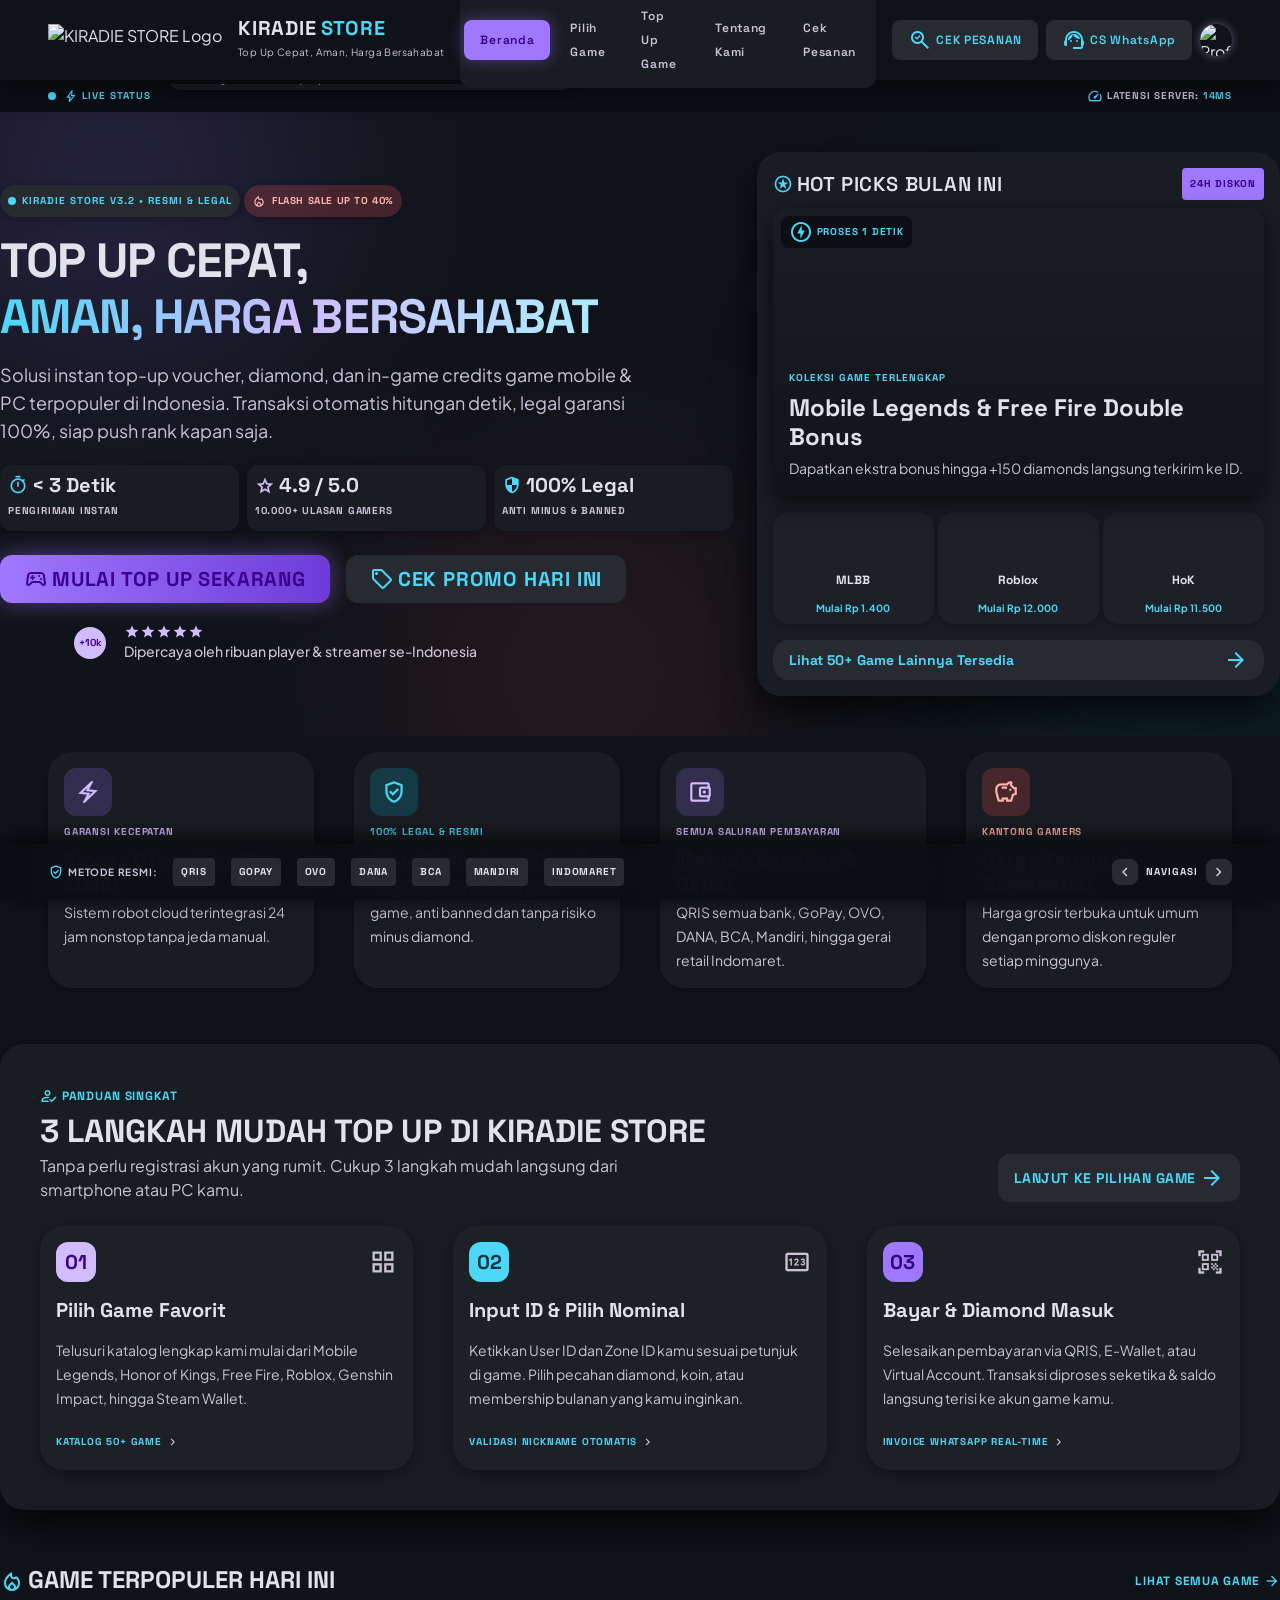
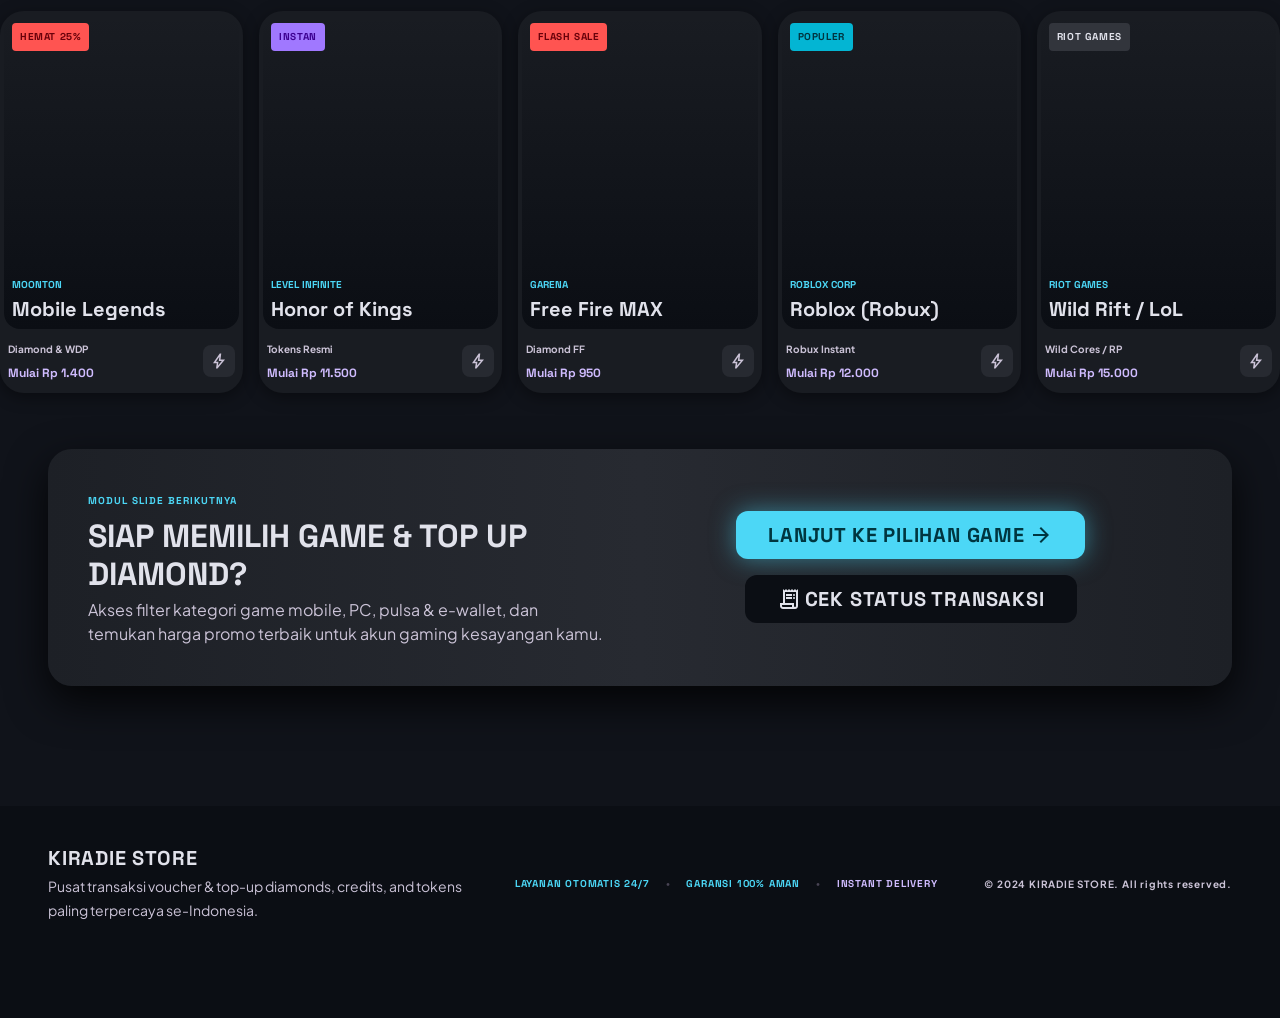
==== index.html @ 27579ad7 "Add files via upload" ====
<!DOCTYPE html>
<html lang="id">
<head>
  <meta charset="utf-8">
  <meta name="viewport" content="width=device-width, initial-scale=1.0">
  <title>KIRADIE STORE — Top Up Cepat, Aman, Harga Bersahabat</title>
  <link rel="stylesheet" href="style.css">
  <link href="https://fonts.googleapis.com/css2?family=Plus+Jakarta+Sans:wght@400;500;600;700&family=Space+Grotesk:wght@500;600;700&display=swap" rel="stylesheet">
  <link href="https://fonts.googleapis.com/css2?family=Material+Symbols+Outlined:opsz,wght,FILL,GRAD@24,400,0,0" rel="stylesheet">
</head>
<body>
  <header class="site-header">
    <div class="header-inner">
      <div class="header-brand">
        <img class="brand-logo" alt="KIRADIE STORE Logo" src="https://lh3.googleusercontent.com/aida-public/[base64]">
        <div class="brand-text">
          <div class="brand-name"><span>KIRADIE</span><span class="accent">STORE</span></div>
          <span class="brand-tagline">Top Up Cepat, Aman, Harga Bersahabat</span>
        </div>
      </div>
      <nav class="main-nav">
        <a href="index.html" class="nav-link active">Beranda</a>
        <a href="pilih-game.html" class="nav-link">Pilih Game</a>
        <a href="top-up-game.html" class="nav-link">Top Up Game</a>
        <a href="tentang-kami.html" class="nav-link">Tentang Kami</a>
        <a href="cek-pesanan.html" class="nav-link">Cek Pesanan</a>
      </nav>
      <div class="header-actions">
        <a href="cek-pesanan.html" class="btn-check-order"><span class="material-symbols-outlined">search_check</span><span>Cek Pesanan</span></a>
        <a href="https://wa.me/" target="_blank" rel="noopener noreferrer" class="btn-cs"><span class="material-symbols-outlined">support_agent</span><span>CS WhatsApp</span></a>
        <img class="avatar" alt="Profile" src="https://lh3.googleusercontent.com/aida-public/[base64]">
      </div>
    </div>
  </header>

  <main class="main-content">
    <!-- Live Bar -->
    <div class="live-bar">
      <div class="live-bar-inner">
        <div class="live-status">
          <span class="live-dot"></span>
          <span class="live-label"><span class="material-symbols-outlined">bolt</span>Live Status</span>
        </div>
        <div class="ticker-wrap">
          <div class="ticker-track" id="liveTicker">
            <div class="ticker-item">
              <span class="material-symbols-outlined">verified</span>
              <span class="ticker-text"><span class="user">User982***</span> baru saja top up <span class="item">706 Diamond MLBB</span></span>
              <span class="ticker-time">Detik ini</span>
            </div>
            <div class="ticker-item">
              <span class="material-symbols-outlined">verified</span>
              <span class="ticker-text"><span class="user">Arif_Gamer***</span> top up <span class="item">800 Robux</span></span>
              <span class="ticker-time">3 detik lalu</span>
            </div>
            <div class="ticker-item">
              <span class="material-symbols-outlined">verified</span>
              <span class="ticker-text"><span class="user">Valkyrie99***</span> top up <span class="item">1200 Wild Cores LoL</span></span>
              <span class="ticker-time">7 detik lalu</span>
            </div>
            <div class="ticker-item">
              <span class="material-symbols-outlined">verified</span>
              <span class="ticker-text"><span class="user">RianD***</span> top up <span class="item">1050 Tokens HoK</span></span>
              <span class="ticker-time">12 detik lalu</span>
            </div>
          </div>
        </div>
        <div class="server-latency">
          <span class="material-symbols-outlined">speed</span>
          <span>LATENSI SERVER: <span class="value">14ms</span></span>
        </div>
      </div>
    </div>

    <!-- Hero -->
    <section class="container hero">
      <div class="hero-glow hero-glow-1"></div>
      <div class="hero-glow hero-glow-2"></div>
      <div class="hero-glow hero-glow-3"></div>

      <div class="hero-grid">
        <div class="hero-content">
          <div class="hero-tags">
            <div class="hero-tag">
              <span class="dot"></span>
              <span class="label">KIRADIE STORE V3.2 • RESMI & LEGAL</span>
            </div>
            <div class="hero-tag hot">
              <span class="material-symbols-outlined">local_fire_department</span>
              <span class="label">Flash Sale Up to 40%</span>
            </div>
          </div>

          <h1 class="hero-title">
            TOP UP CEPAT,<br>
            <span class="gradient-text">AMAN, HARGA BERSAHABAT</span>
          </h1>
          <p class="hero-subtitle">Solusi instan top-up voucher, diamond, dan in-game credits game mobile & PC terpopuler di Indonesia. Transaksi otomatis hitungan detik, legal garansi 100%, siap push rank kapan saja.</p>

          <div class="metric-grid">
            <div class="metric-card">
              <div class="metric-value"><span class="material-symbols-outlined">timer</span><span>&lt; 3 Detik</span></div>
              <span class="metric-label">Pengiriman Instan</span>
            </div>
            <div class="metric-card">
              <div class="metric-value"><span class="material-symbols-outlined">star</span><span>4.9 / 5.0</span></div>
              <span class="metric-label">10.000+ Ulasan Gamers</span>
            </div>
            <div class="metric-card">
              <div class="metric-value"><span class="material-symbols-outlined">security</span><span>100% Legal</span></div>
              <span class="metric-label">Anti Minus & Banned</span>
            </div>
          </div>

          <div class="hero-cta">
            <a href="pilih-game.html" class="btn btn-primary">
              <span class="material-symbols-outlined">sports_esports</span>
              <span>Mulai Top Up Sekarang</span>
            </a>
            <a href="#promo" class="btn btn-secondary">
              <span class="material-symbols-outlined">local_offer</span>
              <span>Cek Promo Hari Ini</span>
            </a>
          </div>

          <div class="social-proof">
            <div class="avatars">
              <div class="av" style="background-image:url('https://lh3.googleusercontent.com/aida-public/[base64]')"></div>
              <div class="av" style="background-image:url('https://lh3.googleusercontent.com/aida-public/[base64]')"></div>
              <div class="av" style="background-image:url('https://lh3.googleusercontent.com/aida-public/[base64]')"></div>
              <div class="av-more">+10k</div>
            </div>
            <div>
              <div class="stars">
                <span class="material-symbols-outlined">star</span>
                <span class="material-symbols-outlined">star</span>
                <span class="material-symbols-outlined">star</span>
                <span class="material-symbols-outlined">star</span>
                <span class="material-symbols-outlined">star</span>
              </div>
              <span class="social-proof-text">Dipercaya oleh ribuan player & streamer se-Indonesia</span>
            </div>
          </div>
        </div>

        <div class="hero-visual">
          <div class="hot-picks-header">
            <div class="hot-picks-title"><span class="material-symbols-outlined">stars</span>HOT PICKS BULAN INI</div>
            <span class="badge badge-primary">24H DISKON</span>
          </div>
          <div class="montage" style="background-image:url('https://lh3.googleusercontent.com/aida-public/[base64]')">
            <span class="badge-instant"><span class="material-symbols-outlined">offline_bolt</span>PROSES 1 DETIK</span>
            <div class="montage-content">
              <span class="montage-label">Koleksi Game Terlengkap</span>
              <h3 class="montage-title">Mobile Legends & Free Fire Double Bonus</h3>
              <p class="montage-desc">Dapatkan ekstra bonus hingga +150 diamonds langsung terkirim ke ID.</p>
            </div>
          </div>
          <div class="quick-games">
            <a href="top-up-game.html" class="quick-game">
              <div class="quick-game-img" style="background-image:url('https://lh3.googleusercontent.com/aida-public/[base64]')"></div>
              <span class="quick-game-name">MLBB</span>
              <span class="quick-game-price">Mulai Rp 1.400</span>
            </a>
            <a href="top-up-game.html" class="quick-game">
              <div class="quick-game-img" style="background-image:url('https://lh3.googleusercontent.com/aida-public/[base64]')"></div>
              <span class="quick-game-name">Roblox</span>
              <span class="quick-game-price">Mulai Rp 12.000</span>
            </a>
            <a href="top-up-game.html" class="quick-game">
              <div class="quick-game-img" style="background-image:url('https://lh3.googleusercontent.com/aida-public/[base64]')"></div>
              <span class="quick-game-name">HoK</span>
              <span class="quick-game-price">Mulai Rp 11.500</span>
            </a>
          </div>
          <a href="pilih-game.html" class="see-more-btn">
            <span>Lihat 50+ Game Lainnya Tersedia</span>
            <span class="material-symbols-outlined">arrow_forward</span>
          </a>
        </div>
      </div>
    </section>

    <!-- Pillars -->
    <section class="container">
      <div class="pillars">
        <div class="pillar">
          <div class="pillar-icon"><span class="material-symbols-outlined">electric_bolt</span></div>
          <span class="pillar-label">Garansi Kecepatan</span>
          <h4 class="pillar-title">Proses Otomatis &lt; 5 Menit</h4>
          <p>Sistem robot cloud terintegrasi 24 jam nonstop tanpa jeda manual.</p>
        </div>
        <div class="pillar">
          <div class="pillar-icon"><span class="material-symbols-outlined">verified_user</span></div>
          <span class="pillar-label">100% Legal & Resmi</span>
          <h4 class="pillar-title">Akun Terlindungi Penuh</h4>
          <p>Langsung dari publisher resmi game, anti banned dan tanpa risiko minus diamond.</p>
        </div>
        <div class="pillar">
          <div class="pillar-icon"><span class="material-symbols-outlined">account_balance_wallet</span></div>
          <span class="pillar-label">Semua Saluran Pembayaran</span>
          <h4 class="pillar-title">Metode Lengkap & Cepat</h4>
          <p>QRIS semua bank, GoPay, OVO, DANA, BCA, Mandiri, hingga gerai retail Indomaret.</p>
        </div>
        <div class="pillar">
          <div class="pillar-icon"><span class="material-symbols-outlined">savings</span></div>
          <span class="pillar-label">Kantong Gamers</span>
          <h4 class="pillar-title">Harga Termurah Bersahabat</h4>
          <p>Harga grosir terbuka untuk umum dengan promo diskon reguler setiap minggunya.</p>
        </div>
      </div>
    </section>

    <!-- Steps -->
    <section class="container section-lg">
      <div class="steps-panel">
        <div class="steps-header">
          <div>
            <div class="steps-label"><span class="material-symbols-outlined">how_to_reg</span>Panduan Singkat</div>
            <h2 class="steps-title">3 Langkah Mudah Top Up di KIRADIE STORE</h2>
            <p class="steps-desc">Tanpa perlu registrasi akun yang rumit. Cukup 3 langkah mudah langsung dari smartphone atau PC kamu.</p>
          </div>
          <a href="pilih-game.html" class="btn btn-secondary">
            <span>Lanjut ke Pilihan Game</span>
            <span class="material-symbols-outlined">arrow_forward</span>
          </a>
        </div>
        <div class="steps-grid">
          <div class="step-card">
            <div class="step-top"><span class="step-num">01</span><span class="material-symbols-outlined">grid_view</span></div>
            <h3 class="step-title">Pilih Game Favorit</h3>
            <p class="step-desc">Telusuri katalog lengkap kami mulai dari Mobile Legends, Honor of Kings, Free Fire, Roblox, Genshin Impact, hingga Steam Wallet.</p>
            <span class="step-link">Katalog 50+ Game <span class="material-symbols-outlined">chevron_right</span></span>
          </div>
          <div class="step-card">
            <div class="step-top"><span class="step-num">02</span><span class="material-symbols-outlined">pin</span></div>
            <h3 class="step-title">Input ID & Pilih Nominal</h3>
            <p class="step-desc">Ketikkan User ID dan Zone ID kamu sesuai petunjuk di game. Pilih pecahan diamond, koin, atau membership bulanan yang kamu inginkan.</p>
            <span class="step-link">Validasi Nickname Otomatis <span class="material-symbols-outlined">chevron_right</span></span>
          </div>
          <div class="step-card">
            <div class="step-top"><span class="step-num">03</span><span class="material-symbols-outlined">qr_code_scanner</span></div>
            <h3 class="step-title">Bayar & Diamond Masuk</h3>
            <p class="step-desc">Selesaikan pembayaran via QRIS, E-Wallet, atau Virtual Account. Transaksi diproses seketika & saldo langsung terisi ke akun game kamu.</p>
            <span class="step-link">Invoice WhatsApp Real-time <span class="material-symbols-outlined">chevron_right</span></span>
          </div>
        </div>
      </div>
    </section>

    <!-- Popular Games -->
    <section class="container section">
      <div class="popular-header">
        <div class="title-wrap">
          <span class="material-symbols-outlined">local_fire_department</span>
          <h2>Game Terpopuler Hari Ini</h2>
        </div>
        <a href="pilih-game.html" class="see-all">Lihat Semua Game <span class="material-symbols-outlined">arrow_forward</span></a>
      </div>
      <div class="game-grid">
        <a href="top-up-game.html" class="game-card">
          <div class="game-img" style="background-image:url('https://lh3.googleusercontent.com/aida-public/[base64]')">
            <span class="game-badge sale">HEMAT 25%</span>
            <div class="game-meta"><span class="publisher">Moonton</span><span class="name">Mobile Legends</span></div>
          </div>
          <div class="game-info">
            <div><div class="type">Diamond & WDP</div><div class="price">Mulai Rp 1.400</div></div>
            <span class="icon-btn"><span class="material-symbols-outlined">bolt</span></span>
          </div>
        </a>
        <a href="top-up-game.html" class="game-card">
          <div class="game-img" style="background-image:url('https://lh3.googleusercontent.com/aida-public/[base64]')">
            <span class="game-badge instan">INSTAN</span>
            <div class="game-meta"><span class="publisher">Level Infinite</span><span class="name">Honor of Kings</span></div>
          </div>
          <div class="game-info">
            <div><div class="type">Tokens Resmi</div><div class="price">Mulai Rp 11.500</div></div>
            <span class="icon-btn"><span class="material-symbols-outlined">bolt</span></span>
          </div>
        </a>
        <a href="top-up-game.html" class="game-card">
          <div class="game-img" style="background-image:url('https://lh3.googleusercontent.com/aida-public/[base64]')">
            <span class="game-badge flash">FLASH SALE</span>
            <div class="game-meta"><span class="publisher">Garena</span><span class="name">Free Fire MAX</span></div>
          </div>
          <div class="game-info">
            <div><div class="type">Diamond FF</div><div class="price">Mulai Rp 950</div></div>
            <span class="icon-btn"><span class="material-symbols-outlined">bolt</span></span>
          </div>
        </a>
        <a href="top-up-game.html" class="game-card">
          <div class="game-img" style="background-image:url('https://lh3.googleusercontent.com/aida-public/[base64]')">
            <span class="game-badge populer">POPULER</span>
            <div class="game-meta"><span class="publisher">Roblox Corp</span><span class="name">Roblox (Robux)</span></div>
          </div>
          <div class="game-info">
            <div><div class="type">Robux Instant</div><div class="price">Mulai Rp 12.000</div></div>
            <span class="icon-btn"><span class="material-symbols-outlined">bolt</span></span>
          </div>
        </a>
        <a href="top-up-game.html" class="game-card">
          <div class="game-img" style="background-image:url('https://lh3.googleusercontent.com/aida-public/[base64]')">
            <span class="game-badge riot">RIOT GAMES</span>
            <div class="game-meta"><span class="publisher">Riot Games</span><span class="name">Wild Rift / LoL</span></div>
          </div>
          <div class="game-info">
            <div><div class="type">Wild Cores / RP</div><div class="price">Mulai Rp 15.000</div></div>
            <span class="icon-btn"><span class="material-symbols-outlined">bolt</span></span>
          </div>
        </a>
      </div>
    </section>

    <!-- CTA -->
    <section class="container">
      <div class="cta-banner">
        <div class="cta-banner-content">
          <span class="overline">MODUL SLIDE BERIKUTNYA</span>
          <h3>Siap Memilih Game & Top Up Diamond?</h3>
          <p>Akses filter kategori game mobile, PC, pulsa & e-wallet, dan temukan harga promo terbaik untuk akun gaming kesayangan kamu.</p>
        </div>
        <div class="cta-banner-actions">
          <a href="pilih-game.html" class="btn btn-cyan">
            <span>Lanjut ke Pilihan Game</span>
            <span class="material-symbols-outlined">arrow_forward</span>
          </a>
          <a href="cek-pesanan.html" class="btn btn-ghost">
            <span class="material-symbols-outlined">receipt_long</span>
            <span>Cek Status Transaksi</span>
          </a>
        </div>
      </div>
    </section>
  </main>

  <!-- Bottom Bar -->
  <div class="bottom-bar">
    <div class="bottom-bar-inner">
      <div class="payment-methods">
        <span class="pm-label"><span class="material-symbols-outlined">verified_user</span>Metode Resmi:</span>
        <span class="pm-badge">QRIS</span>
        <span class="pm-badge">GOPAY</span>
        <span class="pm-badge">OVO</span>
        <span class="pm-badge">DANA</span>
        <span class="pm-badge">BCA</span>
        <span class="pm-badge">MANDIRI</span>
        <span class="pm-badge">INDOMARET</span>
      </div>
      <div class="bottom-nav">
        <button class="nav-arrow" title="Previous Slide"><span class="material-symbols-outlined">chevron_left</span></button>
        <span class="nav-label">NAVIGASI</span>
        <button class="nav-arrow" title="Next Slide"><span class="material-symbols-outlined">chevron_right</span></button>
      </div>
    </div>
  </div>

  <footer class="site-footer">
    <div class="footer-inner">
      <div class="footer-brand">
        <span class="footer-title">KIRADIE STORE</span>
        <p>Pusat transaksi voucher & top-up diamonds, credits, and tokens paling terpercaya se-Indonesia.</p>
      </div>
      <div class="footer-features">
        <span>Layanan Otomatis 24/7</span><span>•</span>
        <span>Garansi 100% Aman</span><span>•</span>
        <span>Instant Delivery</span>
      </div>
      <div class="footer-copy">© 2024 KIRADIE STORE. All rights reserved.</div>
    </div>
  </footer>

  <script>
    (function() {
      const ticker = document.getElementById('liveTicker');
      if (!ticker) return;
      let offset = 0;
      const total = ticker.children.length;
      setInterval(() => {
        offset = (offset + 1) % total;
        ticker.style.transform = `translateY(-${offset * 25}%)`;
      }, 3800);
    })();
  </script>
</body>
</html>
---- style.css ----
/* ============================================
   KIRADIE STORE — Shared Stylesheet
   ============================================ */

/* ---------- Reset ---------- */
*, *::before, *::after {
  box-sizing: border-box;
  margin: 0;
  padding: 0;
}
html { scroll-behavior: smooth; }
html, body { margin: 0; padding: 0; }

::-webkit-scrollbar { display: none; }

::selection {
  background-color: var(--primary);
  color: var(--on-primary);
}

/* ---------- Variables ---------- */
:root {
  --surface:              #10131a;
  --surface-lowest:       #0b0e14;
  --surface-low:          #191c22;
  --surface-container:    #1d2026;
  --surface-high:         #272a31;
  --surface-highest:      #32353c;
  --surface-bright:       #363940;

  --primary:              #d0bcff;
  --primary-container:    #a078ff;
  --primary-fixed:        #e9ddff;
  --primary-fixed-dim:    #d0bcff;
  --on-primary:           #3c0091;
  --on-primary-container: #340080;
  --inverse-primary:      #6d3bd7;

  --secondary:            #4cd7f6;
  --secondary-container:  #03b5d3;
  --secondary-fixed:      #acedff;
  --secondary-fixed-dim:  #4cd7f6;
  --on-secondary:         #003640;

  --tertiary:             #ffb3ad;
  --tertiary-container:   #ff5451;
  --tertiary-fixed:       #ffdad7;
  --on-tertiary:          #68000a;
  --on-tertiary-container:#5c0008;

  --on-surface:           #e1e2eb;
  --on-surface-variant:   #cbc3d7;
  --outline:              #958ea0;
  --outline-variant:      #494454;
  --error:                #ffb4ab;
  --error-container:      #93000a;

  --font-display: 'Space Grotesk', sans-serif;
  --font-body:    'Plus Jakarta Sans', sans-serif;

  --radius-sm:  0.25rem;
  --radius-md:  0.5rem;
  --radius-lg:  0.75rem;
  --radius-xl:  1rem;
  --radius-2xl: 1.5rem;
  --radius-full: 9999px;

  --sp-xs: 0.25rem;
  --sp-sm: 0.5rem;
  --sp-md: 1rem;
  --sp-lg: 1.5rem;
  --sp-xl: 2.5rem;
  --margin: 1rem;
  --margin-tablet: 2rem;
  --margin-desktop: 3rem;

  --shadow-sm: 0 2px 8px rgba(0,0,0,0.3);
  --shadow-md: 0 4px 16px rgba(0,0,0,0.4);
  --shadow-lg: 0 8px 24px rgba(0,0,0,0.6);
  --shadow-xl: 0 16px 40px rgba(0,0,0,0.8);
  --transition: all 0.2s ease;
}

/* ---------- Base ---------- */
body {
  background-color: var(--surface);
  color: var(--on-surface);
  font-family: var(--font-body);
  font-size: 16px;
  line-height: 24px;
  -webkit-font-smoothing: antialiased;
  min-height: 100vh;
  display: flex;
  flex-direction: column;
  overscroll-behavior: none;
}

h1, h2, h3, h4, h5, h6 {
  font-family: var(--font-display);
  font-weight: 600;
  line-height: 1.2;
}
p { margin: 0; }
a { color: inherit; text-decoration: none; }
img { max-width: 100%; display: block; }
button { cursor: pointer; border: none; background: none; color: inherit; font: inherit; }
input, select, textarea { font: inherit; color: inherit; outline: none; }

.material-symbols-outlined {
  font-variation-settings: 'FILL' 0, 'wght' 400, 'GRAD' 0, 'opsz' 24;
  vertical-align: middle;
  line-height: 1;
}

/* ---------- Typography Helpers ---------- */
.font-display   { font-family: var(--font-display); }
.font-body      { font-family: var(--font-body); }
.text-xs        { font-size: 10px; line-height: 14px; letter-spacing: 0.08em; font-weight: 700; }
.text-sm        { font-size: 12px; line-height: 16px; letter-spacing: 0.06em; font-weight: 600; }
.text-body-sm   { font-size: 14px; line-height: 20px; }
.text-body-md   { font-size: 16px; line-height: 24px; }
.text-body-lg   { font-size: 18px; line-height: 28px; }
.text-headline-sm { font-size: 20px; line-height: 28px; font-weight: 600; }
.text-headline-md { font-size: 24px; line-height: 32px; font-weight: 600; }
.text-headline-lg { font-size: 32px; line-height: 40px; font-weight: 700; letter-spacing: -0.01em; }
.text-display     { font-size: 48px; line-height: 56px; font-weight: 700; letter-spacing: -0.02em; }
.text-muted       { color: var(--on-surface-variant); }
.text-primary     { color: var(--primary); }
.text-secondary   { color: var(--secondary); }
.text-tertiary    { color: var(--tertiary); }
.text-accent      { color: var(--secondary); }
.uppercase        { text-transform: uppercase; }
.tracking-wider   { letter-spacing: 0.04em; }
.tracking-widest  { letter-spacing: 0.1em; }
.font-bold        { font-weight: 700; }
.font-semibold    { font-weight: 600; }

/* ---------- Layout ---------- */
.container {
  width: 100%;
  padding-left: var(--margin);
  padding-right: var(--margin);
  margin: 0 auto;
}
@media (min-width: 768px) {
  .container { padding-left: var(--margin-tablet); padding-right: var(--margin-tablet); }
}
@media (min-width: 1024px) {
  .container { padding-left: var(--margin-desktop); padding-right: var(--margin-desktop); }
}

.main-content {
  width: 100%;
  padding-top: 5rem;
  padding-bottom: 5rem;
  flex: 1;
  display: flex;
  flex-direction: column;
}

.flex  { display: flex; }
.flex-col { flex-direction: column; }
.items-center { align-items: center; }
.justify-between { justify-content: space-between; }
.gap-xs { gap: var(--sp-xs); }
.gap-sm { gap: var(--sp-sm); }
.gap-md { gap: var(--sp-md); }
.gap-lg { gap: var(--sp-lg); }
.gap-xl { gap: var(--sp-xl); }

/* ---------- Buttons ---------- */
.btn {
  display: inline-flex;
  align-items: center;
  justify-content: center;
  gap: var(--sp-xs);
  padding: 0.75rem 1rem;
  border-radius: var(--radius-lg);
  font-family: var(--font-display);
  font-size: 14px;
  font-weight: 700;
  text-transform: uppercase;
  letter-spacing: 0.04em;
  transition: var(--transition);
  white-space: nowrap;
}
.btn-primary {
  background: linear-gradient(90deg, var(--primary-container) 0%, var(--inverse-primary) 100%);
  color: var(--on-primary);
  box-shadow: 0 0 24px rgba(160,120,255,0.45);
}
.btn-primary:hover {
  box-shadow: 0 0 36px rgba(160,120,255,0.7);
  transform: scale(1.02);
}
.btn-primary:active { transform: scale(0.98); }
.btn-secondary {
  background: var(--surface-high);
  color: var(--secondary);
}
.btn-secondary:hover { background: var(--surface-highest); }
.btn-outline {
  background: var(--surface-container);
  color: var(--secondary);
  border: 1px solid var(--outline-variant);
}
.btn-cyan {
  background: var(--secondary);
  color: var(--on-secondary);
  box-shadow: 0 0 24px rgba(76,215,246,0.5);
}
.btn-cyan:hover {
  background: var(--secondary-fixed);
  transform: scale(1.05);
}
.btn-ghost {
  background: var(--surface-lowest);
  color: var(--on-surface);
}
.btn-ghost:hover { background: var(--surface-high); }

/* ---------- Badges ---------- */
.badge {
  display: inline-flex;
  align-items: center;
  gap: var(--sp-xs);
  padding: 0.25rem 0.5rem;
  border-radius: var(--radius-sm);
  font-family: var(--font-display);
  font-size: 10px;
  font-weight: 700;
  letter-spacing: 0.08em;
  text-transform: uppercase;
}
.badge-primary   { background: var(--primary-container); color: var(--on-primary-container); }
.badge-secondary { background: var(--secondary); color: var(--on-secondary); }
.badge-tertiary  { background: var(--tertiary-container); color: var(--on-tertiary-container); }
.badge-muted     { background: var(--surface-highest); color: var(--on-surface-variant); }
.badge-soft      { background: rgba(76,215,246,0.15); color: var(--secondary); }

/* ============================================
   HEADER
   ============================================ */
.site-header {
  position: fixed;
  top: 0;
  width: 100%;
  z-index: 50;
  background: rgba(16,19,26,0.9);
  backdrop-filter: blur(20px);
  -webkit-backdrop-filter: blur(20px);
  box-shadow: 0 4px 24px rgba(0,0,0,0.6);
}
.header-inner {
  height: 5rem;
  width: 100%;
  padding: 0 var(--margin);
  display: flex;
  align-items: center;
  justify-content: space-between;
  gap: var(--sp-md);
}
@media (min-width: 768px)  { .header-inner { padding: 0 var(--margin-tablet); } }
@media (min-width: 1024px) { .header-inner { padding: 0 var(--margin-desktop); } }

.header-brand {
  display: flex;
  align-items: center;
  gap: var(--sp-md);
  flex-shrink: 0;
}
.brand-logo {
  height: 2rem;
  width: auto;
  object-fit: contain;
}
.brand-text { display: flex; flex-direction: column; }
.brand-name {
  display: flex;
  align-items: center;
  gap: var(--sp-xs);
  font-family: var(--font-display);
  font-size: 20px;
  font-weight: 700;
  text-transform: uppercase;
  letter-spacing: 0.04em;
}
.brand-name .accent { color: var(--secondary); }
.brand-tagline {
  font-size: 10px;
  color: var(--on-surface-variant);
  letter-spacing: 0.04em;
  display: none;
}
@media (min-width: 640px) { .brand-tagline { display: block; } }

.main-nav {
  display: none;
  align-items: center;
  gap: var(--sp-xs);
  padding: var(--sp-xs);
  border-radius: var(--radius-lg);
  background: var(--surface-low);
}
@media (min-width: 1280px) { .main-nav { display: flex; } }

.nav-link {
  font-family: var(--font-display);
  font-size: 12px;
  font-weight: 600;
  letter-spacing: 0.06em;
  padding: 0.5rem 1rem;
  border-radius: var(--radius-md);
  color: var(--on-surface-variant);
  transition: var(--transition);
}
.nav-link:hover {
  color: var(--on-surface);
  background: var(--surface-container-high);
}
.nav-link.active {
  background: var(--primary-container);
  color: var(--on-primary-container);
  box-shadow: 0 0 16px rgba(160,120,255,0.4);
}

.header-actions {
  display: flex;
  align-items: center;
  gap: var(--sp-sm);
  flex-shrink: 0;
}
.btn-check-order {
  display: none;
  align-items: center;
  gap: var(--sp-xs);
  padding: 0.5rem 1rem;
  border-radius: var(--radius-md);
  background: var(--surface-high);
  color: var(--secondary);
  font-family: var(--font-display);
  font-size: 12px;
  font-weight: 600;
  letter-spacing: 0.06em;
  text-transform: uppercase;
  transition: var(--transition);
}
.btn-check-order:hover {
  background: var(--secondary);
  color: var(--on-secondary);
}
@media (min-width: 768px) { .btn-check-order { display: flex; } }

.btn-cs {
  display: flex;
  align-items: center;
  gap: var(--sp-xs);
  padding: 0.5rem 1rem;
  border-radius: var(--radius-md);
  background: var(--surface-high);
  color: var(--secondary-fixed-dim);
  font-family: var(--font-display);
  font-size: 12px;
  font-weight: 600;
  letter-spacing: 0.06em;
  transition: var(--transition);
}
.btn-cs:hover {
  background: var(--surface-highest);
  color: var(--on-surface);
}
.btn-cs span:last-child { display: none; }
@media (min-width: 1024px) { .btn-cs span:last-child { display: inline; } }

.avatar {
  width: 2rem;
  height: 2rem;
  border-radius: var(--radius-full);
  object-fit: cover;
  box-shadow: 0 0 10px rgba(208,188,255,0.4);
}

/* ============================================
   BOTTOM BAR
   ============================================ */
.bottom-bar {
  position: fixed;
  bottom: 0;
  left: 0;
  right: 0;
  z-index: 40;
  background: rgba(11,14,20,0.95);
  backdrop-filter: blur(20px);
  -webkit-backdrop-filter: blur(20px);
  box-shadow: 0 -4px 24px rgba(0,0,0,0.8);
}
.bottom-bar-inner {
  height: 3.5rem;
  width: 100%;
  padding: 0 var(--margin);
  display: flex;
  align-items: center;
  justify-content: space-between;
  gap: var(--sp-md);
}
@media (min-width: 768px)  { .bottom-bar-inner { padding: 0 var(--margin-tablet); } }
@media (min-width: 1024px) { .bottom-bar-inner { padding: 0 var(--margin-desktop); } }

.payment-methods {
  display: flex;
  align-items: center;
  gap: var(--sp-md);
  overflow-x: auto;
  padding: var(--sp-xs) 0;
}
.pm-label {
  display: flex;
  align-items: center;
  gap: var(--sp-xs);
  flex-shrink: 0;
  font-size: 10px;
  font-weight: 700;
  letter-spacing: 0.08em;
  text-transform: uppercase;
  color: var(--on-surface-variant);
}
.pm-label .material-symbols-outlined { color: var(--secondary); font-size: 16px; }
.pm-badge {
  flex-shrink: 0;
  padding: 0.15rem 0.5rem;
  border-radius: var(--radius-sm);
  background: var(--surface-high);
  color: var(--on-surface);
  font-family: var(--font-display);
  font-size: 10px;
  font-weight: 700;
  letter-spacing: 0.08em;
}
.bottom-nav {
  display: flex;
  align-items: center;
  gap: var(--sp-xs);
  flex-shrink: 0;
}
.nav-arrow {
  padding: var(--sp-xs);
  border-radius: var(--radius-md);
  background: var(--surface-high);
  color: var(--on-surface-variant);
  transition: var(--transition);
  display: flex;
  align-items: center;
  justify-content: center;
}
.nav-arrow:hover {
  background: var(--primary-container);
  color: var(--on-primary-container);
}
.nav-arrow .material-symbols-outlined { font-size: 18px; }
.nav-label {
  font-family: var(--font-display);
  font-size: 10px;
  font-weight: 700;
  letter-spacing: 0.1em;
  color: var(--on-surface);
  padding: 0 var(--sp-xs);
}

/* ============================================
   FOOTER
   ============================================ */
.site-footer {
  width: 100%;
  background: var(--surface-lowest);
  padding-top: var(--sp-xl);
  padding-bottom: 6rem;
  color: var(--on-surface-variant);
}
.footer-inner {
  width: 100%;
  padding: 0 var(--margin);
  display: flex;
  flex-direction: column;
  align-items: center;
  justify-content: space-between;
  gap: var(--sp-lg);
}
@media (min-width: 768px)  { .footer-inner { flex-direction: row; padding: 0 var(--margin-tablet); } }
@media (min-width: 1024px) { .footer-inner { padding: 0 var(--margin-desktop); } }

.footer-brand {
  display: flex;
  flex-direction: column;
  align-items: center;
  gap: var(--sp-xs);
  text-align: center;
}
@media (min-width: 768px) {
  .footer-brand { align-items: flex-start; text-align: left; }
}
.footer-title {
  font-family: var(--font-display);
  font-size: 20px;
  font-weight: 700;
  letter-spacing: 0.04em;
  text-transform: uppercase;
  color: var(--on-surface);
}
.footer-brand p { font-size: 14px; max-width: 420px; }

.footer-features {
  display: flex;
  flex-wrap: wrap;
  align-items: center;
  justify-content: center;
  gap: var(--sp-md);
}
.footer-features span {
  font-family: var(--font-display);
  font-size: 10px;
  font-weight: 700;
  letter-spacing: 0.08em;
  text-transform: uppercase;
}
.footer-features span:nth-child(1) { color: var(--secondary); }
.footer-features span:nth-child(3) { color: var(--secondary-fixed-dim); }
.footer-features span:nth-child(5) { color: var(--primary); }
.footer-features span:nth-child(even) { color: var(--outline-variant); }

.footer-copy {
  font-size: 10px;
  font-weight: 700;
  letter-spacing: 0.08em;
  text-align: center;
}
@media (min-width: 768px) { .footer-copy { text-align: right; } }

/* ============================================
   SECTION HELPERS
   ============================================ */
.section { padding: var(--sp-md) 0; }
.section-lg { padding: var(--sp-xl) 0; }
.section-title {
  font-family: var(--font-display);
  font-size: 24px;
  font-weight: 600;
  text-transform: uppercase;
  color: var(--on-surface);
}
.section-title-lg {
  font-family: var(--font-display);
  font-size: 32px;
  font-weight: 700;
  text-transform: uppercase;
  color: var(--on-surface);
}

/* ============================================
   HOME PAGE
   ============================================ */

/* Live Ticker */
.live-bar {
  width: 100%;
  background: var(--surface-lowest);
  padding: var(--sp-xs) 0;
  overflow: hidden;
}
.live-bar-inner {
  padding: 0 var(--margin);
  display: flex;
  align-items: center;
  justify-content: space-between;
  gap: var(--sp-md);
}
@media (min-width: 768px)  { .live-bar-inner { padding: 0 var(--margin-tablet); } }
@media (min-width: 1024px) { .live-bar-inner { padding: 0 var(--margin-desktop); } }

.live-status {
  display: flex;
  align-items: center;
  gap: var(--sp-sm);
  flex-shrink: 0;
}
.live-dot {
  display: inline-flex;
  width: 8px;
  height: 8px;
  border-radius: var(--radius-full);
  background: var(--secondary);
  animation: ping 1.5s infinite;
}
.live-label {
  font-family: var(--font-display);
  font-size: 10px;
  font-weight: 700;
  letter-spacing: 0.1em;
  text-transform: uppercase;
  color: var(--secondary);
  display: flex;
  align-items: center;
  gap: var(--sp-xs);
}
.live-label .material-symbols-outlined { font-size: 14px; }

.ticker-wrap {
  position: relative;
  overflow: hidden;
  width: 100%;
  height: 24px;
  display: flex;
  align-items: center;
}
.ticker-track {
  display: flex;
  flex-direction: column;
  gap: var(--sp-lg);
  white-space: nowrap;
  transition: transform 0.7s ease-in-out;
}
.ticker-item {
  display: flex;
  align-items: center;
  gap: var(--sp-xs);
  background: rgba(39,42,49,0.6);
  padding: 2px var(--sp-sm);
  border-radius: var(--radius-full);
  box-shadow: var(--shadow-sm);
}
.ticker-item .material-symbols-outlined { font-size: 14px; color: var(--secondary); }
.ticker-item .ticker-text {
  font-size: 14px;
  color: var(--on-surface);
}
.ticker-item .ticker-text .user { color: var(--secondary-fixed-dim); font-weight: 600; }
.ticker-item .ticker-text .item { color: var(--primary); font-weight: 700; }
.ticker-time {
  font-family: var(--font-display);
  font-size: 10px;
  font-weight: 700;
  color: var(--on-surface-variant);
  background: var(--surface-highest);
  padding: 0 6px;
  border-radius: var(--radius-sm);
}

.server-latency {
  display: none;
  align-items: center;
  gap: var(--sp-xs);
  flex-shrink: 0;
  font-family: var(--font-display);
  font-size: 10px;
  font-weight: 700;
  letter-spacing: 0.08em;
  text-transform: uppercase;
  color: var(--on-surface-variant);
}
@media (min-width: 1024px) { .server-latency { display: flex; } }
.server-latency .material-symbols-outlined { color: var(--secondary); font-size: 16px; }
.server-latency .value { color: var(--secondary); font-weight: 700; }

/* Hero */
.hero {
  position: relative;
  width: 100%;
  overflow: hidden;
  padding: var(--sp-lg) 0;
}
@media (min-width: 1024px) { .hero { padding: var(--sp-xl) 0; } }

.hero-glow {
  position: absolute;
  border-radius: 50%;
  filter: blur(130px);
  pointer-events: none;
}
.hero-glow-1 { top: -8rem; left: -5rem; width: 24rem; height: 24rem; background: rgba(160,120,255,0.2); }
.hero-glow-2 { top: 25%; right: -7rem; width: 28rem; height: 28rem; background: rgba(3,181,211,0.2); }
.hero-glow-3 { bottom: -6rem; left: 33%; width: 20rem; height: 20rem; background: rgba(255,84,81,0.15); }

.hero-grid {
  position: relative;
  z-index: 10;
  display: grid;
  grid-template-columns: 1fr;
  gap: var(--sp-xl);
  align-items: center;
}
@media (min-width: 1024px) {
  .hero-grid { grid-template-columns: 7fr 5fr; gap: 1.5rem; }
}

.hero-content { display: flex; flex-direction: column; gap: var(--sp-md); }
.hero-tags {
  display: flex;
  flex-wrap: wrap;
  align-items: center;
  gap: var(--sp-xs);
}
.hero-tag {
  display: inline-flex;
  align-items: center;
  gap: 6px;
  padding: 4px var(--sp-sm);
  border-radius: var(--radius-full);
  background: var(--surface-high);
  box-shadow: var(--shadow-sm);
}
.hero-tag .dot {
  width: 8px;
  height: 8px;
  border-radius: var(--radius-full);
  background: var(--secondary);
  animation: pulse 2s infinite;
}
.hero-tag .label {
  font-family: var(--font-display);
  font-size: 10px;
  font-weight: 700;
  letter-spacing: 0.1em;
  text-transform: uppercase;
  color: var(--secondary);
}
.hero-tag.hot {
  background: rgba(255,84,81,0.2);
  color: var(--tertiary);
}
.hero-tag.hot .material-symbols-outlined { font-size: 14px; }
.hero-tag.hot .label { color: var(--tertiary); font-family: var(--font-display); letter-spacing: 0.06em; }

.hero-title {
  font-family: var(--font-display);
  font-size: 34px;
  font-weight: 700;
  text-transform: uppercase;
  line-height: 1.2;
  letter-spacing: -0.02em;
  color: var(--on-surface);
  margin: 0;
}
@media (min-width: 640px) { .hero-title { font-size: 42px; } }
@media (min-width: 1024px) { .hero-title { font-size: 48px; line-height: 56px; } }
.hero-title .gradient-text {
  background: linear-gradient(90deg, var(--secondary), var(--primary), var(--secondary-fixed));
  -webkit-background-clip: text;
  -webkit-text-fill-color: transparent;
  background-clip: text;
}
.hero-subtitle {
  font-size: 18px;
  line-height: 28px;
  color: var(--on-surface-variant);
  max-width: 640px;
}

.metric-grid {
  display: grid;
  grid-template-columns: repeat(2, 1fr);
  gap: var(--sp-sm);
  padding: var(--sp-xs) 0;
}
@media (min-width: 640px) { .metric-grid { grid-template-columns: repeat(3, 1fr); } }
.metric-card {
  padding: var(--sp-sm);
  border-radius: var(--radius-lg);
  background: var(--surface-low);
  box-shadow: var(--shadow-sm);
  display: flex;
  flex-direction: column;
}
.metric-card:last-child {
  grid-column: span 2;
  justify-content: center;
}
@media (min-width: 640px) { .metric-card:last-child { grid-column: span 1; } }
.metric-card .metric-value {
  display: flex;
  align-items: center;
  gap: var(--sp-xs);
  font-family: var(--font-display);
  font-size: 20px;
  font-weight: 700;
  color: var(--on-surface);
}
.metric-card .metric-value .material-symbols-outlined { font-size: 20px; color: var(--secondary); }
.metric-card:nth-child(2) .metric-value .material-symbols-outlined { color: var(--primary); }
.metric-card:nth-child(3) .metric-value .material-symbols-outlined { color: var(--secondary-fixed-dim); }
.metric-card .metric-label {
  font-family: var(--font-display);
  font-size: 10px;
  font-weight: 700;
  letter-spacing: 0.08em;
  text-transform: uppercase;
  color: var(--on-surface-variant);
  margin-top: 2px;
}

.hero-cta {
  display: flex;
  flex-wrap: wrap;
  align-items: center;
  gap: var(--sp-md);
  padding-top: var(--sp-xs);
}
.hero-cta .btn { padding: 0.75rem 1.5rem; font-size: 20px; text-transform: uppercase; }
.hero-cta .btn .material-symbols-outlined { font-size: 24px; }

.social-proof {
  display: flex;
  align-items: center;
  gap: var(--sp-md);
  padding-top: var(--sp-xs);
}
.avatars { display: flex; }
.avatars .av {
  width: 36px;
  height: 36px;
  border-radius: var(--radius-full);
  border: 2px solid var(--surface);
  background-size: cover;
  background-position: center;
  margin-left: -12px;
}
.avatars .av:first-child { margin-left: 0; }
.avatars .av-more {
  width: 36px;
  height: 36px;
  border-radius: var(--radius-full);
  border: 2px solid var(--surface);
  margin-left: -12px;
  background: var(--primary);
  color: var(--on-primary);
  font-family: var(--font-display);
  font-size: 10px;
  font-weight: 700;
  display: flex;
  align-items: center;
  justify-content: center;
}
.stars { display: flex; color: var(--primary); }
.stars .material-symbols-outlined {
  font-size: 16px;
  font-variation-settings: 'FILL' 1;
}
.social-proof-text { font-size: 14px; color: var(--on-surface-variant); font-weight: 500; }

/* Hero visual card */
.hero-visual {
  border-radius: var(--radius-2xl);
  background: var(--surface-low);
  padding: var(--sp-md);
  box-shadow: var(--shadow-xl);
  position: relative;
  overflow: hidden;
}
.hot-picks-header {
  display: flex;
  align-items: center;
  justify-content: space-between;
  padding-bottom: var(--sp-sm);
}
.hot-picks-title {
  display: flex;
  align-items: center;
  gap: var(--sp-xs);
  font-family: var(--font-display);
  font-size: 20px;
  font-weight: 600;
  text-transform: uppercase;
  letter-spacing: 0.04em;
  color: var(--on-surface);
}
.hot-picks-title .material-symbols-outlined { color: var(--secondary); font-size: 20px; }

.montage {
  position: relative;
  width: 100%;
  height: 16rem;
  border-radius: var(--radius-xl);
  overflow: hidden;
  background-size: cover;
  background-position: center;
  box-shadow: var(--shadow-lg);
}
@media (min-width: 640px) { .montage { height: 18rem; } }
.montage::before {
  content: '';
  position: absolute;
  inset: 0;
  background: linear-gradient(to top, var(--surface), rgba(16,19,26,0.4), transparent);
}
.montage .badge-instant {
  position: absolute;
  top: var(--sp-sm);
  left: var(--sp-sm);
  display: flex;
  align-items: center;
  gap: 4px;
  padding: 4px var(--sp-sm);
  border-radius: var(--radius-md);
  background: rgba(11,14,20,0.9);
  backdrop-filter: blur(8px);
  color: var(--secondary);
  font-family: var(--font-display);
  font-size: 10px;
  font-weight: 700;
  letter-spacing: 0.08em;
}
.montage .montage-content {
  position: absolute;
  bottom: var(--sp-md);
  left: var(--sp-md);
  right: var(--sp-md);
  display: flex;
  flex-direction: column;
  gap: var(--sp-xs);
}
.montage .montage-label {
  font-family: var(--font-display);
  font-size: 10px;
  font-weight: 700;
  letter-spacing: 0.1em;
  text-transform: uppercase;
  color: var(--secondary);
}
.montage .montage-title {
  font-family: var(--font-display);
  font-size: 24px;
  font-weight: 700;
  color: var(--on-surface);
}
.montage .montage-desc {
  font-size: 14px;
  color: var(--on-surface-variant);
  overflow: hidden;
  text-overflow: ellipsis;
  white-space: nowrap;
}

.quick-games {
  display: grid;
  grid-template-columns: repeat(3, 1fr);
  gap: var(--sp-xs);
  padding-top: var(--sp-md);
}
.quick-game {
  padding: var(--sp-xs);
  border-radius: var(--radius-xl);
  background: var(--surface-container);
  display: flex;
  flex-direction: column;
  align-items: center;
  text-align: center;
  gap: 4px;
  transition: var(--transition);
  box-shadow: var(--shadow-sm);
}
.quick-game:hover {
  background: var(--surface-high);
}
.quick-game-img {
  width: 48px;
  height: 48px;
  border-radius: var(--radius-md);
  overflow: hidden;
  background-size: cover;
  background-position: center;
  transition: var(--transition);
}
.quick-game:hover .quick-game-img { transform: scale(1.05); }
.quick-game-name {
  font-family: var(--font-display);
  font-size: 12px;
  font-weight: 700;
  color: var(--on-surface);
}
.quick-game-price { font-size: 10px; font-weight: 700; color: var(--secondary); }

.see-more-btn {
  width: 100%;
  padding: var(--sp-sm) var(--sp-md);
  border-radius: var(--radius-xl);
  background: var(--surface-high);
  color: var(--secondary);
  font-family: var(--font-display);
  font-size: 14px;
  font-weight: 700;
  display: flex;
  align-items: center;
  justify-content: space-between;
  transition: var(--transition);
  margin-top: var(--sp-md);
}
.see-more-btn:hover {
  background: var(--secondary);
  color: var(--on-secondary);
}

/* 4 Pillars */
.pillars {
  display: grid;
  grid-template-columns: 1fr;
  gap: var(--sp-xl);
  padding: var(--sp-md) 0;
}
@media (min-width: 640px) { .pillars { grid-template-columns: repeat(2, 1fr); } }
@media (min-width: 1024px) { .pillars { grid-template-columns: repeat(4, 1fr); } }

.pillar {
  padding: var(--sp-md);
  border-radius: var(--radius-2xl);
  background: var(--surface-low);
  box-shadow: var(--shadow-sm);
  transition: var(--transition);
  display: flex;
  flex-direction: column;
  gap: var(--sp-xs);
}
.pillar:hover { box-shadow: var(--shadow-md); }
.pillar-icon {
  width: 48px;
  height: 48px;
  border-radius: var(--radius-lg);
  display: flex;
  align-items: center;
  justify-content: center;
}
.pillar-icon .material-symbols-outlined { font-size: 26px; }
.pillar:nth-child(1) .pillar-icon { background: rgba(160,120,255,0.2); color: var(--primary); }
.pillar:nth-child(2) .pillar-icon { background: rgba(3,181,211,0.2); color: var(--secondary); }
.pillar:nth-child(3) .pillar-icon { background: rgba(160,120,255,0.2); color: var(--primary-fixed-dim); }
.pillar:nth-child(4) .pillar-icon { background: rgba(255,84,81,0.2); color: var(--tertiary); }
.pillar-label {
  font-family: var(--font-display);
  font-size: 10px;
  font-weight: 700;
  letter-spacing: 0.08em;
  text-transform: uppercase;
}
.pillar:nth-child(1) .pillar-label { color: var(--primary); }
.pillar:nth-child(2) .pillar-label { color: var(--secondary); }
.pillar:nth-child(3) .pillar-label { color: var(--primary-fixed-dim); }
.pillar:nth-child(4) .pillar-label { color: var(--tertiary); }
.pillar-title {
  font-family: var(--font-display);
  font-size: 20px;
  font-weight: 700;
  color: var(--on-surface);
}
.pillar p { font-size: 14px; color: var(--on-surface-variant); }

/* Steps */
.steps-panel {
  padding: var(--sp-lg);
  border-radius: var(--radius-2xl);
  background: var(--surface-low);
  box-shadow: var(--shadow-xl);
  position: relative;
  overflow: hidden;
}
@media (min-width: 1024px) { .steps-panel { padding: var(--sp-xl); } }
.steps-header {
  display: flex;
  flex-direction: column;
  gap: var(--sp-md);
  padding-bottom: var(--sp-lg);
}
@media (min-width: 768px) { .steps-header { flex-direction: row; align-items: flex-end; justify-content: space-between; } }

.steps-label {
  display: inline-flex;
  align-items: center;
  gap: var(--sp-xs);
  color: var(--secondary);
  font-family: var(--font-display);
  font-size: 12px;
  font-weight: 700;
  letter-spacing: 0.06em;
  text-transform: uppercase;
  margin-bottom: var(--sp-xs);
}
.steps-label .material-symbols-outlined { font-size: 18px; }
.steps-title {
  font-family: var(--font-display);
  font-size: 32px;
  font-weight: 700;
  text-transform: uppercase;
  color: var(--on-surface);
}
.steps-desc {
  font-size: 16px;
  color: var(--on-surface-variant);
  max-width: 600px;
  margin-top: var(--sp-xs);
}

.steps-grid {
  display: grid;
  grid-template-columns: 1fr;
  gap: var(--sp-xl);
  position: relative;
  z-index: 10;
}
@media (min-width: 768px) { .steps-grid { grid-template-columns: repeat(3, 1fr); } }

.step-card {
  padding: var(--sp-md);
  border-radius: var(--radius-2xl);
  background: var(--surface-container);
  display: flex;
  flex-direction: column;
  gap: var(--sp-md);
  box-shadow: var(--shadow-md);
  transition: var(--transition);
}
.step-card:hover { background: var(--surface-high); }
.step-top {
  display: flex;
  align-items: center;
  justify-content: space-between;
}
.step-num {
  width: 40px;
  height: 40px;
  border-radius: var(--radius-lg);
  display: flex;
  align-items: center;
  justify-content: center;
  font-family: var(--font-display);
  font-size: 20px;
  font-weight: 700;
}
.step-card:nth-child(1) .step-num { background: var(--primary); color: var(--on-primary); }
.step-card:nth-child(2) .step-num { background: var(--secondary); color: var(--on-secondary); }
.step-card:nth-child(3) .step-num { background: var(--primary-container); color: var(--on-primary-container); }
.step-card .material-symbols-outlined { font-size: 28px; color: var(--on-surface-variant); }
.step-title {
  font-family: var(--font-display);
  font-size: 20px;
  font-weight: 700;
  color: var(--on-surface);
}
.step-desc { font-size: 14px; color: var(--on-surface-variant); }
.step-link {
  margin-top: auto;
  padding-top: var(--sp-xs);
  font-family: var(--font-display);
  font-size: 10px;
  font-weight: 700;
  letter-spacing: 0.08em;
  text-transform: uppercase;
  color: var(--secondary);
  display: flex;
  align-items: center;
  gap: 4px;
}
.step-link .material-symbols-outlined { font-size: 14px; }

/* Popular games */
.popular-header {
  display: flex;
  align-items: center;
  justify-content: space-between;
  margin-bottom: var(--sp-md);
}
.popular-header .title-wrap {
  display: flex;
  align-items: center;
  gap: var(--sp-xs);
}
.popular-header .material-symbols-outlined { color: var(--secondary); font-size: 24px; }
.popular-header h2 {
  font-family: var(--font-display);
  font-size: 24px;
  font-weight: 700;
  text-transform: uppercase;
  color: var(--on-surface);
}
.popular-header .see-all {
  color: var(--secondary);
  font-family: var(--font-display);
  font-size: 12px;
  font-weight: 700;
  letter-spacing: 0.06em;
  text-transform: uppercase;
  display: flex;
  align-items: center;
  gap: 4px;
}
.popular-header .see-all:hover { color: var(--on-surface); }
.popular-header .see-all .material-symbols-outlined { font-size: 16px; }

.game-grid {
  display: grid;
  grid-template-columns: repeat(2, 1fr);
  gap: var(--sp-md);
}
@media (min-width: 640px) { .game-grid { grid-template-columns: repeat(3, 1fr); } }
@media (min-width: 1024px) { .game-grid { grid-template-columns: repeat(5, 1fr); } }

.game-card {
  border-radius: var(--radius-2xl);
  background: var(--surface-low);
  padding: var(--sp-xs);
  display: flex;
  flex-direction: column;
  gap: var(--sp-xs);
  transition: var(--transition);
  box-shadow: var(--shadow-md);
}
.game-card:hover {
  background: var(--surface-container);
  transform: translateY(-4px);
}
.game-img {
  position: relative;
  width: 100%;
  aspect-ratio: 3 / 4;
  border-radius: var(--radius-xl);
  overflow: hidden;
  background-size: cover;
  background-position: center;
}
.game-img::before {
  content: '';
  position: absolute;
  inset: 0;
  background: linear-gradient(to top, var(--surface-lowest), transparent);
}
.game-badge {
  position: absolute;
  top: 8px;
  left: 8px;
  padding: 2px 8px;
  border-radius: var(--radius-sm);
  font-family: var(--font-display);
  font-size: 10px;
  font-weight: 700;
  letter-spacing: 0.06em;
  text-transform: uppercase;
}
.game-badge.sale   { background: var(--tertiary-container); color: var(--on-tertiary); }
.game-badge.instan { background: var(--primary-container); color: var(--on-primary); }
.game-badge.flash  { background: var(--tertiary-container); color: var(--on-tertiary); }
.game-badge.populer{ background: var(--secondary-container); color: var(--on-secondary); }
.game-badge.riot   { background: var(--surface-highest); color: var(--on-surface); }

.game-meta {
  position: absolute;
  bottom: 8px;
  left: 8px;
  right: 8px;
  display: flex;
  flex-direction: column;
}
.game-meta .publisher {
  font-family: var(--font-display);
  font-size: 10px;
  font-weight: 700;
  text-transform: uppercase;
  color: var(--secondary);
}
.game-meta .name {
  font-family: var(--font-display);
  font-size: 20px;
  font-weight: 700;
  color: var(--on-surface);
  overflow: hidden;
  text-overflow: ellipsis;
  white-space: nowrap;
}

.game-info {
  padding: var(--sp-xs);
  display: flex;
  align-items: center;
  justify-content: space-between;
}
.game-info .type { font-size: 10px; font-weight: 700; color: var(--on-surface-variant); }
.game-info .price { font-family: var(--font-display); font-size: 12px; font-weight: 700; color: var(--primary); }
.game-info .icon-btn {
  width: 32px;
  height: 32px;
  border-radius: var(--radius-md);
  background: var(--surface-high);
  display: flex;
  align-items: center;
  justify-content: center;
  color: var(--on-surface-variant);
  transition: var(--transition);
}
.game-card:hover .icon-btn {
  background: var(--primary);
  color: var(--on-primary);
}
.game-info .icon-btn .material-symbols-outlined { font-size: 18px; }

/* CTA */
.cta-banner {
  position: relative;
  border-radius: var(--radius-2xl);
  background: linear-gradient(to right, var(--surface-container), var(--surface-high), var(--surface-container));
  padding: var(--sp-lg);
  box-shadow: var(--shadow-xl);
  display: flex;
  flex-direction: column;
  align-items: center;
  justify-content: space-between;
  gap: var(--sp-lg);
  margin: var(--sp-xl) 0;
}
@media (min-width: 1024px) {
  .cta-banner { flex-direction: row; padding: var(--sp-xl); }
}
.cta-banner-content {
  position: relative;
  z-index: 10;
  display: flex;
  flex-direction: column;
  gap: var(--sp-xs);
  text-align: center;
}
@media (min-width: 1024px) { .cta-banner-content { text-align: left; } }
.cta-banner-content .overline {
  font-family: var(--font-display);
  font-size: 10px;
  font-weight: 700;
  letter-spacing: 0.1em;
  text-transform: uppercase;
  color: var(--secondary);
}
.cta-banner-content h3 {
  font-family: var(--font-display);
  font-size: 32px;
  font-weight: 700;
  text-transform: uppercase;
  color: var(--on-surface);
}
.cta-banner-content p {
  font-size: 16px;
  color: var(--on-surface-variant);
  max-width: 640px;
}
.cta-banner-actions {
  position: relative;
  z-index: 10;
  display: flex;
  flex-wrap: wrap;
  align-items: center;
  justify-content: center;
  gap: var(--sp-md);
}
.cta-banner-actions .btn { padding: 0.75rem 2rem; font-size: 20px; }
.cta-banner-actions .btn .material-symbols-outlined { font-size: 24px; }

/* ============================================
   PAGE: PILIH GAME
   ============================================ */
.page-header {
  position: relative;
  padding: var(--sp-lg) 0;
  overflow: hidden;
}
.page-header-glow-1 {
  position: absolute;
  top: -6rem;
  left: 25%;
  width: 24rem;
  height: 24rem;
  border-radius: 50%;
  background: rgba(160,120,255,0.1);
  filter: blur(120px);
  pointer-events: none;
}
.page-header-glow-2 {
  position: absolute;
  top: 50%;
  right: 10px;
  width: 20rem;
  height: 20rem;
  border-radius: 50%;
  background: rgba(76,215,246,0.1);
  filter: blur(120px);
  pointer-events: none;
}

.page-header-row {
  display: flex;
  flex-direction: column;
  gap: var(--sp-lg);
  margin-bottom: var(--sp-xl);
}
@media (min-width: 1024px) {
  .page-header-row { flex-direction: row; align-items: flex-end; justify-content: space-between; }
}
.page-header-content { max-width: 640px; display: flex; flex-direction: column; gap: var(--sp-xs); }
.page-header-content .meta {
  display: flex;
  align-items: center;
  gap: var(--sp-sm);
  flex-wrap: wrap;
}
.page-header-content .meta .slide-badge {
  padding: 2px var(--sp-sm);
  border-radius: var(--radius-sm);
  background: rgba(208,188,255,0.15);
  color: var(--primary);
  font-family: var(--font-display);
  font-size: 10px;
  font-weight: 700;
  letter-spacing: 0.1em;
  text-transform: uppercase;
}
.page-header-content .meta .server-status {
  font-family: var(--font-display);
  font-size: 10px;
  font-weight: 700;
  letter-spacing: 0.06em;
  text-transform: uppercase;
  color: var(--secondary);
  display: flex;
  align-items: center;
  gap: 4px;
}
.page-header-content .meta .dot {
  width: 6px;
  height: 6px;
  border-radius: var(--radius-full);
  background: var(--secondary);
  animation: ping 1.5s infinite;
}
.page-header-content h1 {
  font-family: var(--font-display);
  font-size: 32px;
  font-weight: 700;
  letter-spacing: -0.01em;
  text-transform: uppercase;
  color: var(--on-surface);
}
.page-header-content h1 .accent { color: var(--secondary); }
.page-header-content p {
  font-size: 16px;
  color: var(--on-surface-variant);
}

.filter-wrap { display: flex; flex-direction: column; gap: var(--sp-sm); }
.filter-tabs {
  display: flex;
  align-items: center;
  gap: var(--sp-xs);
  background: var(--surface-low);
  padding: 6px;
  border-radius: var(--radius-lg);
  flex-wrap: wrap;
}
.filter-tab {
  font-family: var(--font-display);
  font-size: 12px;
  font-weight: 600;
  letter-spacing: 0.06em;
  padding: var(--sp-sm) var(--sp-md);
  border-radius: var(--radius-md);
  background: transparent;
  color: var(--on-surface-variant);
  transition: var(--transition);
  white-space: nowrap;
}
.filter-tab:hover {
  background: var(--surface-high);
  color: var(--on-surface);
}
.filter-tab.active {
  background: var(--primary-container);
  color: var(--on-primary-container);
  box-shadow: var(--shadow-md);
}
.filter-meta {
  display: flex;
  align-items: center;
  justify-content: space-between;
  padding: 0 var(--sp-xs);
  font-family: var(--font-display);
  font-size: 10px;
  font-weight: 700;
  color: var(--on-surface-variant);
}
.filter-meta .validate { color: var(--secondary-fixed-dim); }

/* Bento Games Layout */
.bento-games {
  display: grid;
  grid-template-columns: 1fr;
  gap: var(--sp-md);
  margin-bottom: var(--sp-xl);
}
@media (min-width: 768px) { .bento-games { grid-template-columns: repeat(2, 1fr); } }
@media (min-width: 1024px) { .bento-games { grid-template-columns: repeat(12, 1fr); } }

.bento-card {
  display: flex;
  flex-direction: column;
  justify-content: space-between;
  background: var(--surface-low);
  border-radius: var(--radius-xl);
  overflow: hidden;
  box-shadow: var(--shadow-xl);
  transition: var(--transition);
  position: relative;
}
.bento-card:hover {
  transform: translateY(-4px);
  box-shadow: 0 0 24px rgba(160,120,255,0.25);
}
.bento-card.col-5 { grid-column: span 12; }
.bento-card.col-4 { grid-column: span 12; }
.bento-card.col-3 { grid-column: span 12; }
.bento-card.col-6 { grid-column: span 12; }
@media (min-width: 1024px) {
  .bento-card.col-5 { grid-column: span 5; }
  .bento-card.col-4 { grid-column: span 4; }
  .bento-card.col-3 { grid-column: span 3; }
  .bento-card.col-6 { grid-column: span 6; }
}
.bento-card:hover .bento-img { transform: scale(1.05); }
.bento-card:hover .bento-title { color: var(--primary); }

.bento-img-wrap {
  position: relative;
  width: 100%;
  height: 16rem;
  overflow: hidden;
  background: var(--surface-highest);
}
@media (min-width: 768px) { .bento-img-wrap { height: 18rem; } }
.bento-img {
  width: 100%;
  height: 100%;
  object-fit: cover;
  transition: transform 0.5s ease;
}
.bento-img-wrap::before {
  content: '';
  position: absolute;
  inset: 0;
  background: linear-gradient(to top, var(--surface-low), rgba(25,28,34,0.4), transparent);
  z-index: 1;
}
.bento-badges {
  position: absolute;
  top: var(--sp-md);
  left: var(--sp-md);
  display: flex;
  flex-wrap: wrap;
  gap: var(--sp-xs);
  z-index: 2;
}
.bento-badge {
  padding: 4px var(--sp-sm);
  border-radius: var(--radius-sm);
  font-family: var(--font-display);
  font-size: 10px;
  font-weight: 700;
  letter-spacing: 0.06em;
  text-transform: uppercase;
}
.bento-badge.primary { background: var(--tertiary-container); color: var(--on-tertiary-container); }
.bento-badge.secondary { background: var(--secondary); color: var(--on-secondary); }
.bento-badge.dark { background: rgba(11,14,20,0.8); backdrop-filter: blur(8px); color: var(--secondary); }
.bento-badge.soft { background: var(--surface-high); color: var(--primary); }

.bento-icon {
  position: absolute;
  top: var(--sp-md);
  right: var(--sp-md);
  z-index: 2;
}
.bento-icon .icon-btn {
  width: 40px;
  height: 40px;
  border-radius: var(--radius-full);
  background: rgba(11,14,20,0.8);
  backdrop-filter: blur(8px);
  display: flex;
  align-items: center;
  justify-content: center;
  color: var(--primary);
  transition: var(--transition);
}
.bento-card:hover .bento-icon .icon-btn { background: var(--primary); color: var(--on-primary); }

.bento-meta {
  position: absolute;
  bottom: var(--sp-md);
  left: var(--sp-md);
  right: var(--sp-md);
  display: flex;
  align-items: flex-end;
  justify-content: space-between;
  gap: var(--sp-sm);
  z-index: 2;
}
.bento-meta .text { display: flex; flex-direction: column; }
.bento-meta .category {
  font-family: var(--font-display);
  font-size: 10px;
  font-weight: 700;
  letter-spacing: 0.1em;
  text-transform: uppercase;
  color: var(--secondary);
}
.bento-meta .bento-title {
  font-family: var(--font-display);
  font-size: 24px;
  font-weight: 700;
  text-transform: uppercase;
  color: var(--on-surface);
  transition: var(--transition);
}
.bento-meta .currency {
  display: flex;
  align-items: center;
  gap: 4px;
  background: rgba(50,53,60,0.9);
  padding: 4px var(--sp-sm);
  border-radius: var(--radius-md);
}
.bento-meta .currency .material-symbols-outlined { font-size: 16px; color: var(--secondary); }
.bento-meta .currency span:last-child {
  font-family: var(--font-display);
  font-size: 10px;
  font-weight: 700;
  color: var(--on-surface);
}

.bento-body {
  padding: var(--sp-lg);
  display: flex;
  flex-direction: column;
  justify-content: space-between;
  gap: var(--sp-md);
  flex: 1;
  background: var(--surface-low);
}
.bento-desc {
  font-size: 14px;
  color: var(--on-surface-variant);
  display: -webkit-box;
  -webkit-line-clamp: 2;
  -webkit-box-orient: vertical;
  overflow: hidden;
}
.bento-footer {
  display: flex;
  align-items: center;
  justify-content: space-between;
  padding-top: var(--sp-xs);
}
.bento-price {
  display: flex;
  flex-direction: column;
}
.bento-price .label {
  font-family: var(--font-display);
  font-size: 10px;
  font-weight: 700;
  text-transform: uppercase;
  color: var(--on-surface-variant);
}
.bento-price .value {
  font-family: var(--font-display);
  font-size: 20px;
  font-weight: 700;
  color: var(--secondary);
}
.bento-body .btn {
  padding: 0.5rem 1rem;
  font-size: 12px;
}

/* Assurance bar */
.assurance-bar {
  width: 100%;
  background: var(--surface-low);
  border-radius: var(--radius-xl);
  padding: var(--sp-lg);
  margin-bottom: var(--sp-xl);
  display: flex;
  flex-direction: column;
  align-items: center;
  justify-content: space-between;
  gap: var(--sp-md);
}
@media (min-width: 768px) { .assurance-bar { flex-direction: row; } }
.assurance-left {
  display: flex;
  align-items: center;
  gap: var(--sp-md);
}
.assurance-icon {
  width: 48px;
  height: 48px;
  border-radius: var(--radius-lg);
  background: var(--surface-high);
  display: flex;
  align-items: center;
  justify-content: center;
  color: var(--secondary);
  flex-shrink: 0;
}
.assurance-icon .material-symbols-outlined { font-size: 28px; }
.assurance-text { display: flex; flex-direction: column; }
.assurance-text .title {
  font-family: var(--font-display);
  font-size: 20px;
  font-weight: 700;
  color: var(--on-surface);
}
.assurance-text .subtitle { font-size: 14px; color: var(--on-surface-variant); }
.assurance-text .subtitle strong { color: var(--on-surface); }

.assurance-right {
  display: flex;
  align-items: center;
  gap: var(--sp-lg);
  flex-shrink: 0;
}
.assurance-right .item {
  display: flex;
  align-items: center;
  gap: var(--sp-xs);
  font-family: var(--font-display);
  font-size: 12px;
  font-weight: 600;
  color: var(--on-surface-variant);
}
.assurance-right .item .material-symbols-outlined { color: var(--secondary); font-size: 20px; }

/* Flow navigation */
.flow-nav {
  display: flex;
  align-items: center;
  justify-content: space-between;
  padding: var(--sp-md) 0 var(--sp-lg);
}
.flow-btn {
  display: flex;
  align-items: center;
  gap: var(--sp-xs);
  padding: 0.5rem 1rem;
  border-radius: var(--radius-md);
  background: var(--surface-high);
  color: var(--on-surface-variant);
  font-family: var(--font-display);
  font-size: 12px;
  font-weight: 600;
  letter-spacing: 0.06em;
  text-transform: uppercase;
  transition: var(--transition);
}
.flow-btn:hover { background: var(--surface-highest); color: var(--on-surface); }
.flow-btn.primary {
  background: var(--secondary);
  color: var(--on-secondary);
  box-shadow: 0 0 16px rgba(76,215,246,0.35);
  font-weight: 700;
}
.flow-btn.primary:hover { background: var(--secondary-fixed); }

.flow-dots {
  display: none;
  align-items: center;
  gap: var(--sp-xs);
}
@media (min-width: 768px) { .flow-dots { display: flex; } }
.flow-dots .dot {
  width: 10px;
  height: 10px;
  border-radius: var(--radius-full);
  background: var(--surface-highest);
}
.flow-dots .dot.active {
  width: 32px;
  background: var(--secondary);
  box-shadow: 0 0 8px rgba(76,215,246,0.6);
}

/* ============================================
   PAGE: TOP UP GAME
   ============================================ */
.checkout-hero {
  position: relative;
  width: 100%;
  background: var(--surface-lowest);
  overflow: hidden;
}
.checkout-hero-glow-1 {
  position: absolute; top: -8rem; left: 25%; width: 600px; height: 350px;
  background: rgba(208,188,255,0.1); border-radius: 50%; filter: blur(120px);
  pointer-events: none;
}
.checkout-hero-glow-2 {
  position: absolute; top: 2.5rem; right: 10px; width: 450px; height: 300px;
  background: rgba(76,215,246,0.1); border-radius: 50%; filter: blur(100px);
  pointer-events: none;
}
.checkout-banner {
  position: relative;
  width: 100%;
  height: 18rem;
}
@media (min-width: 768px) { .checkout-banner { height: 21rem; } }
@media (min-width: 1024px) { .checkout-banner { height: 24rem; } }
.checkout-banner-img {
  width: 100%;
  height: 100%;
  background-size: cover;
  background-position: center;
}
.checkout-banner::before {
  content: '';
  position: absolute;
  inset: 0;
  background: linear-gradient(to top, var(--surface) 0%, rgba(16,19,26,0.7) 50%, rgba(16,19,26,0.2) 100%);
}
.checkout-banner::after {
  content: '';
  position: absolute;
  inset: 0;
  background: linear-gradient(to right, var(--surface) 0%, transparent 50%, rgba(16,19,26,0.4) 100%);
}
.checkout-banner-content {
  position: absolute;
  bottom: 1.5rem;
  left: 0;
  right: 0;
  padding: 0 var(--margin);
  display: flex;
  flex-direction: column;
  gap: var(--sp-md);
  z-index: 2;
}
@media (min-width: 768px)  { .checkout-banner-content { padding: 0 var(--margin-tablet); flex-direction: row; align-items: flex-end; justify-content: space-between; } }
@media (min-width: 1024px) { .checkout-banner-content { padding: 0 var(--margin-desktop); } }

.checkout-game-info {
  display: flex;
  align-items: center;
  gap: var(--sp-md);
}
.checkout-game-icon {
  width: 80px;
  height: 80px;
  border-radius: var(--radius-xl);
  overflow: hidden;
  box-shadow: var(--shadow-xl);
  background: var(--surface-high);
  flex-shrink: 0;
  border: 2px solid rgba(208,188,255,0.4);
}
@media (min-width: 768px) { .checkout-game-icon { width: 96px; height: 96px; } }
.checkout-game-icon img { width: 100%; height: 100%; object-fit: cover; }
.checkout-game-meta { display: flex; flex-direction: column; gap: var(--sp-xs); }
.checkout-game-meta .badges {
  display: flex;
  align-items: center;
  flex-wrap: wrap;
  gap: var(--sp-xs);
}
.checkout-game-meta .badges .badge-secondary {
  display: flex;
  align-items: center;
  gap: 4px;
}
.checkout-game-meta .badges .badge-secondary .dot {
  width: 6px; height: 6px; border-radius: 50%;
  background: var(--secondary);
  animation: pulse 2s infinite;
}
.checkout-game-meta h1 {
  font-family: var(--font-display);
  font-size: 32px;
  font-weight: 700;
  color: var(--on-surface);
  letter-spacing: -0.01em;
}
.checkout-game-meta p {
  font-size: 14px;
  color: var(--on-surface-variant);
  max-width: 640px;
}
.checkout-status {
  display: flex;
  align-items: center;
  gap: var(--sp-sm);
  background: rgba(29,32,38,0.8);
  backdrop-filter: blur(8px);
  padding: var(--sp-xs) var(--sp-md);
  border-radius: var(--radius-xl);
  box-shadow: var(--shadow-md);
  align-self: flex-start;
}
@media (min-width: 768px) { .checkout-status { align-self: auto; } }
.checkout-status .material-symbols-outlined { color: var(--secondary); font-size: 20px; }
.checkout-status .text { display: flex; flex-direction: column; }
.checkout-status .text .t1 {
  font-family: var(--font-display);
  font-size: 10px;
  font-weight: 700;
  letter-spacing: 0.04em;
  text-transform: uppercase;
  color: var(--secondary);
}
.checkout-status .text .t2 {
  font-size: 14px;
  color: var(--on-surface-variant);
}
.checkout-status .text .t2 strong { color: var(--on-surface); font-weight: 700; }

.checkout-workspace {
  width: 100%;
  padding: var(--sp-xl) 0;
}
.checkout-grid {
  display: grid;
  grid-template-columns: 1fr;
  gap: var(--sp-xl);
  align-items: start;
}
@media (min-width: 1024px) {
  .checkout-grid { grid-template-columns: 8fr 4fr; gap: 1.5rem; }
}

.checkout-steps { display: flex; flex-direction: column; gap: var(--sp-xl); }

.checkout-step {
  background: var(--surface-container);
  border-radius: var(--radius-xl);
  padding: var(--sp-lg);
  box-shadow: var(--shadow-xl);
  position: relative;
}
.step-header {
  display: flex;
  align-items: center;
  justify-content: space-between;
  gap: var(--sp-md);
  padding-bottom: var(--sp-md);
  margin-bottom: var(--sp-md);
}
.step-header .left {
  display: flex;
  align-items: center;
  gap: var(--sp-sm);
}
.step-number {
  width: 32px;
  height: 32px;
  border-radius: var(--radius-md);
  background: var(--primary-container);
  color: var(--on-primary-container);
  font-family: var(--font-display);
  font-size: 20px;
  font-weight: 700;
  display: flex;
  align-items: center;
  justify-content: center;
  flex-shrink: 0;
}
.step-header .text { display: flex; flex-direction: column; }
.step-header .text h2 {
  font-family: var(--font-display);
  font-size: 20px;
  font-weight: 700;
  color: var(--on-surface);
}
.step-header .text p {
  font-size: 14px;
  color: var(--on-surface-variant);
}
.step-header .btn-help {
  display: flex;
  align-items: center;
  gap: var(--sp-xs);
  padding: var(--sp-xs) var(--sp-sm);
  border-radius: var(--radius-md);
  background: var(--surface-high);
  color: var(--secondary);
  font-family: var(--font-display);
  font-size: 10px;
  font-weight: 700;
  letter-spacing: 0.06em;
  text-transform: uppercase;
  transition: var(--transition);
}
.step-header .btn-help:hover { background: var(--surface-highest); }
.step-header .btn-help .material-symbols-outlined { font-size: 18px; }
.step-header .badge-muted { flex-shrink: 0; }

.input-grid {
  display: grid;
  grid-template-columns: 1fr;
  gap: var(--sp-md);
}
@media (min-width: 640px) {
  .input-grid { grid-template-columns: 7fr 5fr; }
}
.input-field { display: flex; flex-direction: column; gap: var(--sp-xs); }
.input-field label {
  font-family: var(--font-display);
  font-size: 12px;
  font-weight: 600;
  letter-spacing: 0.06em;
  text-transform: uppercase;
  color: var(--on-surface);
}
.input-wrapper { position: relative; }
.input-wrapper input {
  width: 100%;
  padding: 0.5rem 2.5rem 0.5rem 1rem;
  border-radius: var(--radius-md);
  background: var(--surface-lowest);
  color: var(--on-surface);
  font-size: 16px;
  border: none;
  box-shadow: inset 0 1px 3px rgba(0,0,0,0.4);
  transition: var(--transition);
}
.input-wrapper input::placeholder { color: var(--outline-variant); }
.input-wrapper input:focus {
  outline: none;
  box-shadow: 0 0 0 2px var(--primary);
}
.input-wrapper .input-icon {
  position: absolute;
  right: 12px;
  top: 50%;
  transform: translateY(-50%);
  color: var(--outline-variant);
  font-size: 20px;
  pointer-events: none;
}

.nickname-checker {
  margin-top: var(--sp-md);
  padding: var(--sp-md);
  background: var(--surface-low);
  border-radius: var(--radius-md);
  display: flex;
  flex-direction: column;
  gap: var(--sp-md);
  align-items: center;
}
@media (min-width: 640px) {
  .nickname-checker { flex-direction: row; justify-content: space-between; }
}
.nickname-checker .info {
  display: flex;
  align-items: center;
  gap: var(--sp-sm);
  width: 100%;
}
.nickname-checker .info .material-symbols-outlined {
  font-size: 24px;
  color: var(--secondary);
  flex-shrink: 0;
}
.nickname-checker .info .text { display: flex; flex-direction: column; }
.nickname-checker .info .text span:first-child {
  font-family: var(--font-display);
  font-size: 10px;
  font-weight: 700;
  text-transform: uppercase;
  color: var(--on-surface-variant);
  letter-spacing: 0.06em;
}
.nickname-checker .info .text #accountStatusText {
  font-family: var(--font-display);
  font-size: 12px;
  font-weight: 700;
  color: var(--on-surface);
}
.nickname-checker .btn-check {
  width: 100%;
  padding: var(--sp-xs) var(--sp-md);
  border-radius: var(--radius-md);
  background: var(--surface-high);
  color: var(--secondary);
  font-family: var(--font-display);
  font-size: 12px;
  font-weight: 700;
  letter-spacing: 0.06em;
  text-transform: uppercase;
  transition: var(--transition);
}
.nickname-checker .btn-check:hover { background: var(--surface-highest); }
@media (min-width: 640px) { .nickname-checker .btn-check { width: auto; } }

.guide-toggle {
  margin-top: var(--sp-md);
  padding: var(--sp-md);
  background: var(--surface-lowest);
  border-radius: var(--radius-md);
  display: none;
}
.guide-toggle.visible { display: block; }
.guide-toggle .row {
  display: flex;
  align-items: flex-start;
  justify-content: space-between;
  gap: var(--sp-sm);
}
.guide-toggle .text { max-width: 100%; }
.guide-toggle .text .label {
  font-family: var(--font-display);
  font-size: 12px;
  font-weight: 700;
  letter-spacing: 0.06em;
  text-transform: uppercase;
  color: var(--secondary);
}
.guide-toggle .text p {
  font-size: 14px;
  color: var(--on-surface-variant);
  margin-top: var(--sp-xs);
}
.guide-toggle .text p strong { color: var(--on-surface); font-weight: 600; }
.guide-toggle .btn-close {
  color: var(--on-surface-variant);
  padding: 4px;
}
.guide-toggle .btn-close:hover { color: var(--on-surface); }
.guide-toggle .btn-close .material-symbols-outlined { font-size: 20px; }

/* Nominal grid */
.nominal-grid {
  display: grid;
  grid-template-columns: repeat(2, 1fr);
  gap: var(--sp-md);
}
@media (min-width: 640px) { .nominal-grid { grid-template-columns: repeat(3, 1fr); } }
@media (min-width: 1280px) { .nominal-grid { grid-template-columns: repeat(4, 1fr); } }

.nominal-card {
  position: relative;
  text-align: left;
  padding: var(--sp-md);
  border-radius: var(--radius-xl);
  background: var(--surface-low);
  box-shadow: var(--shadow-md);
  transition: var(--transition);
  display: flex;
  flex-direction: column;
  justify-content: space-between;
  gap: var(--sp-sm);
  border: 1px solid transparent;
}
.nominal-card:hover { background: var(--surface-high); }
.nominal-card.selected {
  background: var(--surface-high);
  border-color: var(--secondary);
  box-shadow: 0 0 0 2px var(--secondary);
}
.nominal-card .row-top {
  display: flex;
  align-items: center;
  justify-content: space-between;
  width: 100%;
}
.nominal-card .row-top .material-symbols-outlined { font-size: 24px; color: var(--secondary); }
.nominal-card .row-top .badge-muted {
  font-size: 10px;
  padding: 2px 6px;
}
.nominal-card .name {
  font-family: var(--font-display);
  font-size: 20px;
  font-weight: 700;
  color: var(--on-surface);
}
.nominal-card .subtitle { font-size: 10px; font-weight: 700; color: var(--on-surface-variant); }
.nominal-card .subtitle.accent { color: var(--tertiary); }
.nominal-card .subtitle.secondary { color: var(--secondary-fixed-dim); }
.nominal-card .row-bottom {
  display: flex;
  align-items: center;
  justify-content: space-between;
  margin-top: var(--sp-xs);
  padding-top: var(--sp-xs);
}
.nominal-card .price {
  font-family: var(--font-display);
  font-size: 14px;
  font-weight: 700;
  color: var(--secondary);
}
.nominal-card .check {
  display: none;
  color: var(--secondary);
}
.nominal-card .check .material-symbols-outlined { font-size: 18px; }
.nominal-card.selected .check { display: block; }

.nominal-card .recommend-badge {
  position: absolute;
  top: -10px;
  right: 12px;
  padding: 2px 8px;
  border-radius: var(--radius-full);
  font-family: var(--font-display);
  font-size: 10px;
  font-weight: 700;
  letter-spacing: 0.06em;
  text-transform: uppercase;
  display: flex;
  align-items: center;
  gap: 2px;
  box-shadow: var(--shadow-sm);
}
.nominal-card .recommend-badge .material-symbols-outlined { font-size: 12px; }
.nominal-card .recommend-badge.fire { background: var(--tertiary-container); color: var(--on-tertiary-container); }
.nominal-card .recommend-badge.star { background: var(--secondary-container); color: var(--on-secondary-container); }

/* Payment sections */
.payment-groups { display: flex; flex-direction: column; gap: var(--sp-md); }
.payment-group { display: flex; flex-direction: column; gap: var(--sp-xs); }
.payment-group .group-title {
  font-family: var(--font-display);
  font-size: 12px;
  font-weight: 600;
  letter-spacing: 0.06em;
  text-transform: uppercase;
  color: var(--on-surface-variant);
}
.payment-group + .payment-group { margin-top: var(--sp-sm); }
.payment-group-grid {
  display: grid;
  grid-template-columns: 1fr;
  gap: var(--sp-sm);
}
@media (min-width: 640px) { .payment-group-grid { grid-template-columns: repeat(2, 1fr); } }
@media (min-width: 768px) { .payment-group-grid { grid-template-columns: repeat(3, 1fr); } }
.payment-group-grid.two { grid-template-columns: 1fr; }
@media (min-width: 640px) { .payment-group-grid.two { grid-template-columns: repeat(2, 1fr); } }

.payment-card {
  display: flex;
  align-items: center;
  justify-content: space-between;
  padding: var(--sp-md);
  border-radius: var(--radius-xl);
  background: var(--surface-low);
  transition: var(--transition);
  box-shadow: var(--shadow-sm);
  text-align: left;
  border: 1px solid transparent;
}
.payment-card:hover { background: var(--surface-high); }
.payment-card.selected {
  background: var(--surface-high);
  border-color: var(--secondary);
  box-shadow: 0 0 0 2px var(--secondary);
}
.payment-card .left {
  display: flex;
  align-items: center;
  gap: var(--sp-sm);
}
.payment-card .logo-box {
  width: 40px;
  height: 40px;
  border-radius: var(--radius-md);
  background: var(--surface-highest);
  display: flex;
  align-items: center;
  justify-content: center;
  font-family: var(--font-display);
  font-size: 10px;
  font-weight: 700;
  color: var(--on-surface);
  flex-shrink: 0;
}
.payment-card .logo-box.secondary { color: var(--secondary); }
.payment-card .logo-box.primary { color: var(--primary); }
.payment-card .logo-box.tertiary { color: var(--tertiary); }
.payment-card .text { display: flex; flex-direction: column; }
.payment-card .text .name {
  font-family: var(--font-display);
  font-size: 12px;
  font-weight: 700;
  color: var(--on-surface);
}
.payment-card .text .fee {
  font-family: var(--font-display);
  font-size: 10px;
  font-weight: 600;
  color: var(--on-surface-variant);
}
.payment-card .text .fee.free { color: var(--secondary); }
.payment-card .check {
  color: var(--secondary);
  font-size: 20px;
  display: none;
}
.payment-card.selected .check { display: block; }

/* WA input */
.wa-input-wrap { display: flex; flex-direction: column; gap: var(--sp-xs); max-width: 32rem; }
.wa-input-wrapper {
  position: relative;
  display: flex;
}
.wa-input-wrapper .prefix {
  position: absolute;
  left: 14px;
  top: 50%;
  transform: translateY(-50%);
  font-family: var(--font-display);
  font-size: 12px;
  font-weight: 700;
  color: var(--on-surface-variant);
  pointer-events: none;
}
.wa-input-wrapper input {
  width: 100%;
  padding: 0.5rem 1rem 0.5rem 3.5rem;
  border-radius: var(--radius-md);
  background: var(--surface-lowest);
  color: var(--on-surface);
  font-size: 16px;
  border: none;
  box-shadow: inset 0 1px 3px rgba(0,0,0,0.4);
  transition: var(--transition);
}
.wa-input-wrapper input::placeholder { color: var(--outline-variant); }
.wa-input-wrapper input:focus {
  outline: none;
  box-shadow: 0 0 0 2px var(--primary);
}
.wa-input-wrap .hint {
  font-size: 10px;
  font-weight: 700;
  letter-spacing: 0.06em;
  color: var(--on-surface-variant);
  margin-top: var(--sp-xs);
}

/* Sticky summary */
.summary-col { display: flex; flex-direction: column; gap: var(--sp-md); }
@media (min-width: 1024px) {
  .summary-col { position: sticky; top: 6rem; }
}
.summary-card {
  background: var(--surface-high);
  border-radius: var(--radius-xl);
  padding: var(--sp-lg);
  box-shadow: var(--shadow-xl);
  position: relative;
  overflow: hidden;
}
.summary-card::before {
  content: '';
  position: absolute;
  top: -3rem;
  right: -3rem;
  width: 8rem;
  height: 8rem;
  border-radius: 50%;
  background: rgba(208,188,255,0.2);
  filter: blur(24px);
  pointer-events: none;
}
.summary-header {
  display: flex;
  align-items: center;
  justify-content: space-between;
  padding-bottom: var(--sp-sm);
  margin-bottom: var(--sp-md);
  position: relative;
  z-index: 1;
}
.summary-header .title {
  display: flex;
  align-items: center;
  gap: var(--sp-xs);
  font-family: var(--font-display);
  font-size: 20px;
  font-weight: 700;
  color: var(--on-surface);
}
.summary-header .title .material-symbols-outlined { font-size: 22px; color: var(--secondary); }

.summary-product {
  display: flex;
  align-items: center;
  gap: var(--sp-sm);
  padding: var(--sp-sm);
  border-radius: var(--radius-md);
  background: var(--surface-container);
  margin-bottom: var(--sp-md);
  position: relative;
  z-index: 1;
}
.summary-product .thumb {
  width: 48px;
  height: 48px;
  border-radius: var(--radius-md);
  background: var(--surface-highest);
  overflow: hidden;
  flex-shrink: 0;
}
.summary-product .thumb img { width: 100%; height: 100%; object-fit: cover; }
.summary-product .text {
  display: flex;
  flex-direction: column;
  overflow: hidden;
}
.summary-product .text .name {
  font-family: var(--font-display);
  font-size: 12px;
  font-weight: 700;
  color: var(--on-surface);
  overflow: hidden;
  text-overflow: ellipsis;
  white-space: nowrap;
}
.summary-product .text .type { font-size: 14px; color: var(--secondary); }

.summary-rows {
  display: flex;
  flex-direction: column;
  gap: var(--sp-sm);
  font-size: 14px;
  color: var(--on-surface-variant);
  position: relative;
  z-index: 1;
}
.summary-rows .row {
  display: flex;
  align-items: center;
  justify-content: space-between;
}
.summary-rows .row .value {
  font-family: var(--font-display);
  font-size: 12px;
  font-weight: 700;
  color: var(--on-surface);
  text-align: right;
  overflow: hidden;
  text-overflow: ellipsis;
  white-space: nowrap;
  max-width: 60%;
}

.summary-total {
  margin-top: var(--sp-sm);
  padding: var(--sp-md);
  border-radius: var(--radius-md);
  background: var(--surface-lowest);
  display: flex;
  align-items: center;
  justify-content: space-between;
  box-shadow: inset 0 1px 3px rgba(0,0,0,0.4);
  position: relative;
  z-index: 1;
}
.summary-total .text { display: flex; flex-direction: column; }
.summary-total .text .l1 {
  font-family: var(--font-display);
  font-size: 10px;
  font-weight: 700;
  text-transform: uppercase;
  letter-spacing: 0.06em;
  color: var(--on-surface-variant);
}
.summary-total .text .l2 { font-size: 10px; font-weight: 700; color: var(--secondary); }
.summary-total .value {
  font-family: var(--font-display);
  font-size: 24px;
  font-weight: 700;
  color: var(--secondary);
}

.summary-cta {
  width: 100%;
  margin-top: var(--sp-lg);
  padding: 0.75rem var(--sp-md);
  border-radius: var(--radius-md);
  background: var(--primary-container);
  color: var(--on-primary-container);
  font-family: var(--font-display);
  font-size: 20px;
  font-weight: 700;
  text-transform: uppercase;
  letter-spacing: 0.06em;
  box-shadow: 0 0 24px rgba(160,120,255,0.4);
  display: flex;
  align-items: center;
  justify-content: center;
  gap: var(--sp-xs);
  transition: var(--transition);
  position: relative;
  z-index: 1;
}
.summary-cta:hover {
  background: var(--primary);
  color: var(--on-primary);
}
.summary-cta .material-symbols-outlined { font-size: 24px; }

.summary-guarantees {
  margin-top: var(--sp-md);
  padding-top: var(--sp-xs);
  display: flex;
  flex-direction: column;
  gap: var(--sp-xs);
  font-family: var(--font-display);
  font-size: 10px;
  font-weight: 700;
  color: var(--on-surface-variant);
  position: relative;
  z-index: 1;
}
.summary-guarantees .item { display: flex; align-items: center; gap: var(--sp-xs); }
.summary-guarantees .item .material-symbols-outlined {
  font-size: 16px;
  color: var(--secondary);
}

.promo-alert {
  background: var(--surface-container);
  border-radius: var(--radius-xl);
  padding: var(--sp-md);
  display: flex;
  align-items: center;
  gap: var(--sp-sm);
  box-shadow: var(--shadow-md);
}
.promo-alert .material-symbols-outlined {
  font-size: 28px;
  color: var(--tertiary-container);
  flex-shrink: 0;
}
.promo-alert .text { display: flex; flex-direction: column; }
.promo-alert .text .title {
  font-family: var(--font-display);
  font-size: 12px;
  font-weight: 700;
  color: var(--on-surface);
}
.promo-alert .text p { font-size: 14px; color: var(--on-surface-variant); }

/* Modal */
.modal-backdrop {
  position: fixed;
  inset: 0;
  z-index: 50;
  display: flex;
  align-items: center;
  justify-content: center;
  padding: var(--sp-md);
  background: rgba(11,14,20,0.8);
  backdrop-filter: blur(8px);
  -webkit-backdrop-filter: blur(8px);
}
.modal-backdrop.hidden { display: none; }
.modal-card {
  width: 100%;
  max-width: 28rem;
  background: var(--surface-high);
  border-radius: var(--radius-xl);
  padding: var(--sp-xl);
  box-shadow: var(--shadow-xl);
  display: flex;
  flex-direction: column;
  align-items: center;
  text-align: center;
  position: relative;
}
.modal-icon {
  width: 64px;
  height: 64px;
  border-radius: 50%;
  background: rgba(76,215,246,0.2);
  color: var(--secondary);
  display: flex;
  align-items: center;
  justify-content: center;
  margin-bottom: var(--sp-md);
  box-shadow: 0 0 24px rgba(76,215,246,0.4);
}
.modal-icon .material-symbols-outlined { font-size: 36px; }
.modal-card h3 {
  font-family: var(--font-display);
  font-size: 24px;
  font-weight: 700;
  color: var(--on-surface);
}
.modal-card > p {
  font-size: 16px;
  color: var(--on-surface-variant);
  margin-top: var(--sp-xs);
}
.modal-card > p strong { color: var(--on-surface); }
.modal-details {
  width: 100%;
  background: var(--surface-lowest);
  border-radius: var(--radius-md);
  padding: var(--sp-md);
  margin: var(--sp-md) 0;
  display: flex;
  flex-direction: column;
  gap: var(--sp-xs);
  text-align: left;
}
.modal-details .row {
  display: flex;
  justify-content: space-between;
  font-family: var(--font-display);
  font-size: 12px;
}
.modal-details .row span:first-child { color: var(--on-surface-variant); }
.modal-details .row span:last-child { color: var(--on-surface); font-weight: 700; }
.modal-details .row.highlight span:last-child { color: var(--secondary); }
.modal-actions {
  display: flex;
  flex-direction: column;
  gap: var(--sp-sm);
  width: 100%;
}
.modal-actions .btn {
  width: 100%;
  padding: 0.5rem var(--sp-md);
  font-size: 12px;
  font-weight: 700;
}

/* ============================================
   PAGE: TENTANG KAMI
   ============================================ */
.about-hero {
  padding: var(--sp-xl) 0;
  max-width: 1440px;
  margin: 0 auto;
  width: 100%;
  display: flex;
  flex-direction: column;
  gap: var(--sp-xl);
}
.about-glow-1 {
  position: absolute;
  top: -8rem;
  left: 25%;
  width: 24rem;
  height: 24rem;
  border-radius: 50%;
  background: rgba(208,188,255,0.1);
  filter: blur(120px);
  pointer-events: none;
}

.about-bento {
  display: grid;
  grid-template-columns: 1fr;
  gap: var(--gutter-desktop);
  align-items: stretch;
}
@media (min-width: 1024px) {
  .about-bento { grid-template-columns: 5fr 7fr; }
}

.about-brand-card {
  background: var(--surface-low);
  border-radius: var(--radius-xl);
  padding: var(--sp-lg);
  display: flex;
  flex-direction: column;
  justify-content: space-between;
  gap: var(--sp-md);
  position: relative;
  overflow: hidden;
  box-shadow: var(--shadow-xl);
}
.about-brand-card::before {
  content: '';
  position: absolute;
  top: 0; right: 0;
  width: 16rem;
  height: 16rem;
  background: rgba(208,188,255,0.15);
  border-radius: 50%;
  filter: blur(80px);
  pointer-events: none;
}
.about-brand-top {
  display: flex;
  align-items: center;
  justify-content: space-between;
  position: relative;
  z-index: 1;
}
.about-brand-top .pill {
  padding: var(--sp-xs) var(--sp-md);
  border-radius: var(--radius-full);
  background: var(--surface-high);
  color: var(--secondary);
  font-family: var(--font-display);
  font-size: 10px;
  font-weight: 700;
  letter-spacing: 0.1em;
  text-transform: uppercase;
}
.about-brand-top .live {
  display: flex;
  align-items: center;
  gap: var(--sp-xs);
  font-family: var(--font-display);
  font-size: 10px;
  font-weight: 700;
  letter-spacing: 0.06em;
  color: var(--on-surface-variant);
}
.about-brand-top .live .dot {
  width: 8px;
  height: 8px;
  border-radius: 50%;
  background: var(--secondary);
  animation: pulse 2s infinite;
}

.about-logo-wrap {
  position: relative;
  width: 100%;
  max-width: 280px;
  aspect-ratio: 1;
  margin: var(--sp-sm) auto;
  display: flex;
  align-items: center;
  justify-content: center;
}
.about-logo-wrap::before {
  content: '';
  position: absolute;
  inset: 0;
  background: rgba(160,120,255,0.2);
  border-radius: 50%;
  filter: blur(32px);
}
.about-logo-wrap img {
  position: relative;
  z-index: 1;
  width: 100%;
  height: 100%;
  object-fit: contain;
  transition: transform 0.5s ease;
  filter: drop-shadow(0 0 24px rgba(160,120,255,0.4));
}
.about-brand-card:hover .about-logo-wrap img { transform: scale(1.05); }

.about-brand-text { position: relative; z-index: 1; }
.about-brand-text .overline {
  font-family: var(--font-display);
  font-size: 12px;
  font-weight: 600;
  letter-spacing: 0.1em;
  text-transform: uppercase;
  color: var(--secondary);
  display: block;
  margin-bottom: var(--sp-xs);
}
.about-brand-text h2 {
  font-family: var(--font-display);
  font-size: 32px;
  font-weight: 700;
  color: var(--on-surface);
}
.about-brand-text p {
  font-size: 14px;
  color: var(--on-surface-variant);
  margin-top: var(--sp-sm);
}

.about-brand-stats {
  position: relative;
  z-index: 1;
  padding: var(--sp-md);
  margin-top: var(--sp-md);
  background: rgba(29,32,38,0.6);
  border-radius: var(--radius-md);
  display: flex;
  align-items: center;
  justify-content: space-between;
}
.about-brand-stats .left { display: flex; flex-direction: column; }
.about-brand-stats .left span:first-child {
  font-family: var(--font-display);
  font-size: 10px;
  font-weight: 700;
  letter-spacing: 0.06em;
  text-transform: uppercase;
  color: var(--on-surface-variant);
}
.about-brand-stats .left span:last-child {
  font-family: var(--font-display);
  font-size: 20px;
  font-weight: 700;
  color: var(--secondary);
}
.about-brand-stats .right {
  display: flex;
  align-items: center;
  gap: 4px;
  color: var(--secondary);
}
.about-brand-stats .right .material-symbols-outlined { font-size: 28px; }
.about-brand-stats .right span:last-child {
  font-family: var(--font-display);
  font-size: 12px;
  font-weight: 700;
  letter-spacing: 0.06em;
  text-transform: uppercase;
}

.about-right {
  display: flex;
  flex-direction: column;
  gap: var(--gutter-desktop);
}
.about-vision {
  background: var(--surface-low);
  border-radius: var(--radius-xl);
  padding: var(--sp-lg);
  display: flex;
  flex-direction: column;
  gap: var(--sp-md);
  box-shadow: var(--shadow-md);
}
.about-vision .label {
  display: flex;
  align-items: center;
  gap: var(--sp-sm);
  font-family: var(--font-display);
  font-size: 12px;
  font-weight: 700;
  letter-spacing: 0.1em;
  text-transform: uppercase;
  color: var(--primary);
}
.about-vision .label .material-symbols-outlined { font-size: 24px; }
.about-vision blockquote {
  font-family: var(--font-display);
  font-size: 24px;
  font-weight: 600;
  line-height: 1.6;
  color: var(--on-surface);
}
.about-vision .divider {
  width: 64px;
  height: 4px;
  background: linear-gradient(to right, var(--primary), var(--secondary));
  border-radius: var(--radius-full);
}

.about-missions {
  display: grid;
  grid-template-columns: 1fr;
  gap: var(--sp-md);
}
@media (min-width: 768px) { .about-missions { grid-template-columns: repeat(3, 1fr); } }
.mission-card {
  background: var(--surface-container);
  border-radius: var(--radius-xl);
  padding: var(--sp-md);
  display: flex;
  flex-direction: column;
  gap: var(--sp-sm);
}
.mission-icon {
  width: 40px;
  height: 40px;
  border-radius: var(--radius-md);
  background: var(--surface-high);
  display: flex;
  align-items: center;
  justify-content: center;
}
.mission-icon .material-symbols-outlined { font-size: 20px; }
.mission-card:nth-child(1) .mission-icon { color: var(--secondary); }
.mission-card:nth-child(2) .mission-icon { color: var(--primary); }
.mission-card:nth-child(3) .mission-icon { color: var(--tertiary-fixed-dim); }
.mission-card h3 {
  font-family: var(--font-display);
  font-size: 18px;
  font-weight: 700;
  line-height: 1.3;
  color: var(--on-surface);
}
.mission-card p {
  font-size: 14px;
  color: var(--on-surface-variant);
}

.about-trust {
  background: var(--surface-high);
  border-radius: var(--radius-xl);
  padding: var(--sp-md);
  display: grid;
  grid-template-columns: repeat(3, 1fr);
  gap: var(--sp-md);
}
.about-trust .cell {
  display: flex;
  flex-direction: column;
  align-items: center;
  text-align: center;
  padding: 0 var(--sp-xs);
}
.about-trust .cell + .cell { border-left: 1px solid rgba(73,68,84,0.3); }
.about-trust .num {
  font-family: var(--font-display);
  font-size: 28px;
  font-weight: 700;
  line-height: 1;
  color: var(--primary);
}
.about-trust .cell:nth-child(2) .num { color: var(--secondary); }
.about-trust .cell:nth-child(3) .num { color: var(--on-surface); }
.about-trust .num .material-symbols-outlined {
  font-size: 22px;
  font-variation-settings: 'FILL' 1;
  color: var(--secondary);
  vertical-align: middle;
}
.about-trust .label {
  font-family: var(--font-display);
  font-size: 10px;
  font-weight: 700;
  letter-spacing: 0.06em;
  text-transform: uppercase;
  color: var(--on-surface-variant);
  margin-top: var(--sp-xs);
}

/* 5 Game service cards */
.service-grid {
  display: grid;
  grid-template-columns: 1fr;
  gap: var(--sp-md);
}
@media (min-width: 640px) { .service-grid { grid-template-columns: repeat(2, 1fr); } }
@media (min-width: 1024px) { .service-grid { grid-template-columns: repeat(5, 1fr); } }
.service-card {
  background: var(--surface-low);
  border-radius: var(--radius-xl);
  overflow: hidden;
  box-shadow: var(--shadow-md);
  display: flex;
  flex-direction: column;
  justify-content: space-between;
  transition: var(--transition);
}
.service-card:hover { background: var(--surface-high); }
.service-card .img-wrap {
  position: relative;
  width: 100%;
  aspect-ratio: 4/3;
  overflow: hidden;
}
.service-card .img-wrap img {
  width: 100%;
  height: 100%;
  object-fit: cover;
  transition: transform 0.5s ease;
}
.service-card:hover .img-wrap img { transform: scale(1.1); }
.service-card .img-wrap::before {
  content: '';
  position: absolute;
  inset: 0;
  background: linear-gradient(to top, var(--surface-low), transparent);
  z-index: 1;
}
.service-card .tag {
  position: absolute;
  top: 8px;
  right: 8px;
  padding: 2px 8px;
  border-radius: var(--radius-sm);
  background: rgba(50,53,60,0.9);
  backdrop-filter: blur(8px);
  font-family: var(--font-display);
  font-size: 10px;
  font-weight: 700;
  letter-spacing: 0.06em;
  text-transform: uppercase;
  z-index: 2;
}
.service-card .tag.p   { color: var(--primary); }
.service-card .tag.s   { color: var(--secondary); }
.service-card .tag.t   { color: var(--tertiary); }
.service-card .tag.fd  { color: var(--secondary-fixed-dim); }
.service-card .body {
  padding: var(--sp-md);
  display: flex;
  flex-direction: column;
  justify-content: space-between;
  flex: 1;
  gap: var(--sp-xs);
}
.service-card .body h3 {
  font-family: var(--font-display);
  font-size: 18px;
  font-weight: 700;
  color: var(--on-surface);
}
.service-card .body p {
  font-size: 14px;
  color: var(--on-surface-variant);
  margin-top: var(--sp-xs);
}
.service-card .body .footer {
  padding-top: var(--sp-sm);
  display: flex;
  align-items: center;
  justify-content: space-between;
  color: var(--secondary);
}
.service-card .body .footer span:first-child {
  font-family: var(--font-display);
  font-size: 10px;
  font-weight: 700;
  letter-spacing: 0.06em;
  text-transform: uppercase;
}
.service-card .body .footer .material-symbols-outlined { font-size: 16px; }

/* Team */
.team-header {
  background: var(--surface-low);
  border-radius: var(--radius-xl);
  padding: var(--sp-lg);
  display: flex;
  flex-direction: column;
  gap: var(--sp-md);
  margin-bottom: var(--sp-lg);
}
@media (min-width: 768px) { .team-header { flex-direction: row; align-items: center; justify-content: space-between; } }
.team-header .text {
  display: flex;
  flex-direction: column;
  gap: var(--sp-xs);
  max-width: 640px;
}
.team-header .overline {
  display: flex;
  align-items: center;
  gap: var(--sp-xs);
  font-family: var(--font-display);
  font-size: 10px;
  font-weight: 700;
  letter-spacing: 0.1em;
  text-transform: uppercase;
  color: var(--primary);
}
.team-header .overline .material-symbols-outlined { font-size: 20px; }
.team-header h2 {
  font-family: var(--font-display);
  font-size: 32px;
  font-weight: 700;
  color: var(--on-surface);
}
.team-header p {
  font-size: 14px;
  color: var(--on-surface-variant);
}
.team-header .pill {
  padding: var(--sp-xs) var(--sp-md);
  border-radius: var(--radius-full);
  background: var(--surface-high);
  color: var(--on-surface);
  font-family: var(--font-display);
  font-size: 10px;
  font-weight: 700;
  letter-spacing: 0.06em;
  white-space: nowrap;
}

.team-grid {
  display: grid;
  grid-template-columns: 1fr;
  gap: var(--sp-md);
  align-items: stretch;
}
@media (min-width: 640px) { .team-grid { grid-template-columns: repeat(2, 1fr); } }
@media (min-width: 768px) { .team-grid { grid-template-columns: repeat(3, 1fr); } }
@media (min-width: 1024px) { .team-grid { grid-template-columns: repeat(5, 1fr); } }
.team-card {
  background: var(--surface-low);
  border-radius: var(--radius-xl);
  padding: var(--sp-md);
  display: flex;
  flex-direction: column;
  justify-content: space-between;
  box-shadow: var(--shadow-lg);
  transition: var(--transition);
  gap: var(--sp-md);
}
.team-card:hover { background: var(--surface-container); }
.team-img {
  position: relative;
  width: 100%;
  aspect-ratio: 1;
  border-radius: var(--radius-md);
  overflow: hidden;
  background: var(--surface-highest);
}
.team-img img {
  width: 100%;
  height: 100%;
  object-fit: cover;
  transition: transform 0.3s ease;
}
.team-card:hover .team-img img { transform: scale(1.05); }
.team-img .role {
  position: absolute;
  bottom: 8px;
  left: 8px;
  padding: 2px 8px;
  border-radius: var(--radius-sm);
  background: rgba(11,14,20,0.8);
  backdrop-filter: blur(8px);
  font-family: var(--font-display);
  font-size: 10px;
  font-weight: 700;
  letter-spacing: 0.06em;
  text-transform: uppercase;
  color: var(--primary);
}
.team-img .role.s { color: var(--secondary); }
.team-info { display: flex; flex-direction: column; gap: var(--sp-xs); }
.team-name {
  display: flex;
  align-items: center;
  justify-content: space-between;
}
.team-name h3 {
  font-family: var(--font-display);
  font-size: 18px;
  font-weight: 700;
  color: var(--on-surface);
}
.team-name .dot {
  width: 8px;
  height: 8px;
  border-radius: 50%;
  background: var(--secondary);
}
.team-role {
  font-family: var(--font-display);
  font-size: 10px;
  font-weight: 700;
  letter-spacing: 0.06em;
  text-transform: uppercase;
  color: var(--secondary);
}
.team-info p {
  font-size: 14px;
  color: var(--on-surface-variant);
  margin-top: var(--sp-sm);
}
.team-footer {
  padding-top: var(--sp-sm);
  border-top: 1px solid rgba(73,68,84,0.3);
  display: flex;
  align-items: center;
  justify-content: space-between;
  font-family: var(--font-display);
  font-size: 10px;
  font-weight: 700;
  color: var(--on-surface-variant);
}
.team-footer .status { color: var(--secondary); }
.team-footer .status.primary { color: var(--primary); }

/* Trust & Contact */
.trust-grid {
  display: grid;
  grid-template-columns: 1fr;
  gap: var(--gutter-desktop);
}
@media (min-width: 1024px) { .trust-grid { grid-template-columns: 7fr 5fr; } }
.trust-card {
  background: var(--surface-low);
  border-radius: var(--radius-xl);
  padding: var(--sp-lg);
  display: flex;
  flex-direction: column;
  justify-content: space-between;
  gap: var(--sp-md);
  box-shadow: var(--shadow-md);
}
.trust-card .overline {
  display: flex;
  align-items: center;
  gap: var(--sp-xs);
  font-family: var(--font-display);
  font-size: 10px;
  font-weight: 700;
  letter-spacing: 0.1em;
  text-transform: uppercase;
  color: var(--secondary);
}
.trust-card .overline .material-symbols-outlined { font-size: 20px; }
.trust-card h3 {
  font-family: var(--font-display);
  font-size: 24px;
  font-weight: 700;
  color: var(--on-surface);
}
.trust-card p {
  font-size: 14px;
  color: var(--on-surface-variant);
}
.trust-features {
  display: grid;
  grid-template-columns: 1fr;
  gap: var(--sp-md);
  padding-top: var(--sp-sm);
}
@media (min-width: 768px) { .trust-features { grid-template-columns: repeat(2, 1fr); } }
.trust-feature {
  display: flex;
  align-items: flex-start;
  gap: var(--sp-sm);
  padding: var(--sp-sm);
  border-radius: var(--radius-md);
  background: var(--surface-container);
}
.trust-feature .material-symbols-outlined { font-size: 24px; flex-shrink: 0; }
.trust-feature:nth-child(1) .material-symbols-outlined { color: var(--secondary); }
.trust-feature:nth-child(2) .material-symbols-outlined { color: var(--primary); }
.trust-feature .text { display: flex; flex-direction: column; }
.trust-feature .text h4 {
  font-family: var(--font-display);
  font-size: 16px;
  font-weight: 700;
  color: var(--on-surface);
}
.trust-feature .text p {
  font-size: 14px;
  color: var(--on-surface-variant);
}
.trust-payments {
  padding-top: var(--sp-sm);
  display: flex;
  flex-wrap: wrap;
  align-items: center;
  gap: var(--sp-sm);
}
.trust-payments .label {
  font-family: var(--font-display);
  font-size: 10px;
  font-weight: 700;
  letter-spacing: 0.06em;
  text-transform: uppercase;
  color: var(--on-surface);
}
.trust-payments .badge-muted {
  padding: 4px var(--sp-sm);
  border-radius: var(--radius-sm);
}

.contact-card {
  background: var(--surface-low);
  border-radius: var(--radius-xl);
  padding: var(--sp-lg);
  display: flex;
  flex-direction: column;
  justify-content: space-between;
  gap: var(--sp-md);
  box-shadow: var(--shadow-md);
}
.contact-card .overline {
  display: flex;
  align-items: center;
  gap: var(--sp-xs);
  font-family: var(--font-display);
  font-size: 10px;
  font-weight: 700;
  letter-spacing: 0.1em;
  text-transform: uppercase;
  color: var(--primary);
}
.contact-card .overline .material-symbols-outlined { font-size: 20px; }
.contact-card h3 {
  font-family: var(--font-display);
  font-size: 24px;
  font-weight: 700;
  color: var(--on-surface);
}
.contact-card p {
  font-size: 14px;
  color: var(--on-surface-variant);
}
.contact-links {
  display: flex;
  flex-direction: column;
  gap: var(--sp-sm);
}
.contact-link {
  display: flex;
  align-items: center;
  justify-content: space-between;
  padding: var(--sp-md);
  border-radius: var(--radius-xl);
  background: var(--surface-container);
  transition: var(--transition);
}
.contact-link:hover { background: var(--surface-highest); }
.contact-link .left {
  display: flex;
  align-items: center;
  gap: var(--sp-md);
}
.contact-link .icon-box {
  width: 48px;
  height: 48px;
  border-radius: var(--radius-md);
  background: var(--surface-high);
  display: flex;
  align-items: center;
  justify-content: center;
  transition: transform 0.2s;
}
.contact-link:hover .icon-box { transform: scale(1.05); }
.contact-link .icon-box .material-symbols-outlined { font-size: 26px; }
.contact-link:nth-child(1) .icon-box { color: var(--secondary); }
.contact-link:nth-child(2) .icon-box { color: var(--primary); }
.contact-link .text { display: flex; flex-direction: column; }
.contact-link .text h4 {
  font-family: var(--font-display);
  font-size: 16px;
  font-weight: 700;
  color: var(--on-surface);
}
.contact-link .text p { font-size: 10px; font-weight: 700; letter-spacing: 0.06em; }
.contact-link:nth-child(1) .text p { color: var(--secondary); }
.contact-link:nth-child(2) .text p { color: var(--primary); }
.contact-link .arrow { color: var(--secondary); }
.contact-link:nth-child(2) .arrow { color: var(--primary); }
.contact-link .arrow .material-symbols-outlined { font-size: 22px; transition: transform 0.2s; }
.contact-link:hover .arrow .material-symbols-outlined { transform: translateX(4px); }

.contact-warning {
  padding: var(--sp-sm);
  border-radius: var(--radius-md);
  background: var(--surface-lowest);
  display: flex;
  align-items: center;
  gap: var(--sp-xs);
  color: var(--on-surface-variant);
}
.contact-warning .material-symbols-outlined {
  color: var(--tertiary-container);
  font-size: 18px;
}
.contact-warning span:last-child {
  font-family: var(--font-display);
  font-size: 10px;
  font-weight: 700;
}

.help-callout {
  background: linear-gradient(to right, rgba(160,120,255,0.3), var(--surface-container), rgba(3,181,211,0.2));
  border-radius: var(--radius-xl);
  padding: var(--sp-lg);
  display: flex;
  flex-direction: column;
  align-items: center;
  justify-content: space-between;
  gap: var(--sp-md);
}
@media (min-width: 768px) { .help-callout { flex-direction: row; } }
.help-callout .left {
  display: flex;
  align-items: center;
  gap: var(--sp-md);
}
.help-callout .icon {
  width: 48px;
  height: 48px;
  border-radius: 50%;
  background: var(--primary-container);
  color: var(--on-primary-container);
  display: flex;
  align-items: center;
  justify-content: center;
  box-shadow: var(--shadow-lg);
  flex-shrink: 0;
}
.help-callout .icon .material-symbols-outlined { font-size: 24px; }
.help-callout .text { display: flex; flex-direction: column; }
.help-callout .text h3 {
  font-family: var(--font-display);
  font-size: 20px;
  font-weight: 700;
  color: var(--on-surface);
}
.help-callout .text p { font-size: 14px; color: var(--on-surface-variant); }
.help-callout .btn-primary { padding: 0.5rem 1.5rem; }

/* ============================================
   PAGE: CEK PESANAN
   ============================================ */
.tracking-section {
  position: relative;
  width: 100%;
  padding: var(--sp-xl) 0;
  overflow: hidden;
}
.tracking-glow-1 {
  position: absolute;
  top: -6rem;
  left: -5rem;
  width: 24rem;
  height: 24rem;
  border-radius: 50%;
  background: rgba(208,188,255,0.1);
  filter: blur(120px);
  pointer-events: none;
}
.tracking-glow-2 {
  position: absolute;
  top: 33%;
  right: -6rem;
  width: 28rem;
  height: 28rem;
  border-radius: 50%;
  background: rgba(76,215,246,0.1);
  filter: blur(120px);
  pointer-events: none;
}
.tracking-inner {
  max-width: 72rem;
  margin: 0 auto;
  display: flex;
  flex-direction: column;
  gap: var(--sp-lg);
  position: relative;
  z-index: 10;
}
.tracking-badges {
  display: flex;
  flex-wrap: wrap;
  align-items: center;
  justify-content: space-between;
  gap: var(--sp-sm);
}
.tracking-badges .left {
  display: flex;
  align-items: center;
  gap: var(--sp-sm);
}
.tracking-badge {
  padding: var(--sp-xs) var(--sp-sm);
  border-radius: var(--radius-sm);
  background: var(--surface-high);
  color: var(--secondary);
  font-family: var(--font-display);
  font-size: 10px;
  font-weight: 700;
  letter-spacing: 0.1em;
  text-transform: uppercase;
  display: flex;
  align-items: center;
  gap: 6px;
}
.tracking-badge .dot {
  width: 6px;
  height: 6px;
  border-radius: 50%;
  background: var(--secondary);
  animation: ping 1.5s infinite;
}
.tracking-badge.plain { color: var(--on-surface-variant); }
.tracking-badge.plain .material-symbols-outlined { color: var(--secondary); font-size: 14px; }
.tracking-badges .sync {
  display: flex;
  align-items: center;
  gap: var(--sp-xs);
  font-family: var(--font-display);
  font-size: 10px;
  font-weight: 700;
  color: var(--on-surface-variant);
}
.tracking-badges .sync .material-symbols-outlined { color: var(--primary); font-size: 16px; }

.tracking-title { max-width: 48rem; display: flex; flex-direction: column; gap: var(--sp-xs); }
.tracking-title h1 {
  font-family: var(--font-display);
  font-size: 32px;
  font-weight: 700;
  letter-spacing: -0.01em;
  text-transform: uppercase;
  color: var(--on-surface);
}
.tracking-title p {
  font-size: 16px;
  color: var(--on-surface-variant);
}

.search-card {
  background: var(--surface-low);
  border-radius: var(--radius-xl);
  padding: var(--sp-lg);
  box-shadow: var(--shadow-xl);
  position: relative;
  overflow: hidden;
}
.search-card::before {
  content: '';
  position: absolute;
  right: -4rem;
  bottom: -4rem;
  width: 12rem;
  height: 12rem;
  border-radius: 50%;
  background: rgba(208,188,255,0.1);
  filter: blur(32px);
  pointer-events: none;
}
.search-form {
  display: flex;
  flex-direction: column;
  gap: var(--sp-md);
  position: relative;
  z-index: 1;
}
@media (min-width: 1024px) { .search-form { flex-direction: row; align-items: stretch; } }
.search-input-wrap {
  flex: 1;
  position: relative;
  display: flex;
  align-items: center;
}
.search-input-wrap .icon {
  position: absolute;
  left: var(--sp-md);
  color: var(--secondary);
  font-size: 22px;
  pointer-events: none;
}
.search-input-wrap input {
  width: 100%;
  padding: 0.875rem var(--sp-md) 0.875rem 3rem;
  border-radius: var(--radius-md);
  background: var(--surface-lowest);
  color: var(--on-surface);
  font-size: 16px;
  border: none;
  transition: var(--transition);
}
.search-input-wrap input::placeholder { color: var(--outline); }
.search-input-wrap input:focus {
  outline: none;
  background: var(--surface-highest);
}
.search-input-wrap .btn-clear {
  position: absolute;
  right: 12px;
  padding: 4px;
  border-radius: var(--radius-sm);
  background: transparent;
  color: var(--outline);
  transition: var(--transition);
}
.search-input-wrap .btn-clear:hover {
  background: var(--surface-container);
  color: var(--on-surface);
}
.search-input-wrap .btn-clear .material-symbols-outlined { font-size: 16px; }
.search-submit {
  padding: 0.875rem var(--sp-xl);
  border-radius: var(--radius-md);
  background: linear-gradient(to right, var(--inverse-primary), var(--primary-container));
  color: var(--on-surface);
  font-family: var(--font-display);
  font-size: 14px;
  font-weight: 700;
  letter-spacing: 0.04em;
  text-transform: uppercase;
  display: flex;
  align-items: center;
  justify-content: center;
  gap: var(--sp-xs);
  box-shadow: var(--shadow-lg);
  transition: var(--transition);
}
.search-submit:hover {
  transform: translateY(-2px);
  box-shadow: 0 8px 32px rgba(160,120,255,0.5);
}
.search-submit .material-symbols-outlined { font-size: 20px; }

.search-footer {
  margin-top: var(--sp-md);
  padding-top: var(--sp-sm);
  display: flex;
  flex-wrap: wrap;
  align-items: center;
  justify-content: space-between;
  gap: var(--sp-md);
  position: relative;
  z-index: 1;
}
.search-footer .left {
  display: flex;
  align-items: center;
  gap: var(--sp-xs);
  flex-wrap: wrap;
}
.search-footer .left .label {
  font-family: var(--font-display);
  font-size: 10px;
  font-weight: 700;
  letter-spacing: 0.08em;
  text-transform: uppercase;
  color: var(--outline);
}
.status-chip {
  padding: 4px var(--sp-sm);
  border-radius: var(--radius-sm);
  background: var(--surface-container);
  color: var(--on-surface-variant);
  font-family: var(--font-display);
  font-size: 10px;
  font-weight: 700;
  letter-spacing: 0.06em;
  text-transform: uppercase;
  transition: var(--transition);
}
.status-chip:hover { color: var(--on-surface); }
.status-chip.active {
  background: var(--secondary);
  color: var(--on-secondary);
}
.search-footer .help-link {
  display: flex;
  align-items: center;
  gap: 4px;
  font-family: var(--font-display);
  font-size: 10px;
  font-weight: 700;
  letter-spacing: 0.06em;
  color: var(--secondary);
  text-decoration: underline;
  text-decoration-color: rgba(76,215,246,0.4);
  text-underline-offset: 4px;
}
.search-footer .help-link:hover { color: var(--secondary-fixed); }
.search-footer .help-link .material-symbols-outlined { font-size: 16px; }

/* Invoice detail */
.invoice-container {
  max-width: 72rem;
  margin: 0 auto;
  display: flex;
  flex-direction: column;
  gap: var(--sp-lg);
  padding: var(--sp-md) 0;
  transition: all 0.3s ease;
}
.invoice-container.loading {
  opacity: 0.4;
  transform: scale(0.99);
}
.invoice-card {
  border-radius: var(--radius-xl);
  background: var(--surface-low);
  padding: var(--sp-md);
  box-shadow: var(--shadow-xl);
  display: flex;
  flex-direction: column;
  gap: var(--sp-lg);
  position: relative;
  overflow: hidden;
}
@media (min-width: 768px) { .invoice-card { padding: var(--sp-xl); } }
.invoice-card::before {
  content: '';
  position: absolute;
  top: 0;
  left: 0;
  right: 0;
  height: 4px;
  background: linear-gradient(to right, var(--secondary), var(--primary), var(--secondary));
}
.invoice-header {
  display: flex;
  flex-direction: column;
  gap: var(--sp-md);
  padding-bottom: var(--sp-md);
}
@media (min-width: 768px) { .invoice-header { flex-direction: row; align-items: center; justify-content: space-between; } }
.invoice-header .left { display: flex; flex-direction: column; gap: var(--sp-xs); }
.invoice-id-row { display: flex; align-items: center; gap: var(--sp-sm); flex-wrap: wrap; }
.invoice-id {
  font-family: var(--font-display);
  font-size: 24px;
  font-weight: 700;
  letter-spacing: 0.04em;
  color: var(--on-surface);
}
.invoice-id-row .btn-copy {
  padding: 4px;
  border-radius: var(--radius-sm);
  background: var(--surface-container);
  color: var(--secondary);
  transition: var(--transition);
}
.invoice-id-row .btn-copy:hover { background: var(--surface-high); }
.invoice-id-row .btn-copy .material-symbols-outlined { font-size: 18px; }
.invoice-meta {
  display: flex;
  align-items: center;
  gap: var(--sp-sm);
  font-family: var(--font-display);
  font-size: 10px;
  font-weight: 700;
  color: var(--on-surface-variant);
  flex-wrap: wrap;
}
.invoice-meta .item { display: flex; align-items: center; gap: 4px; }
.invoice-meta .item .material-symbols-outlined { font-size: 14px; }
.invoice-meta .item.accent { color: var(--secondary); }

.status-pill {
  display: flex;
  align-items: center;
  gap: var(--sp-sm);
  padding: var(--sp-sm) var(--sp-md);
  border-radius: var(--radius-md);
  background: var(--surface-high);
  box-shadow: inset 0 1px 3px rgba(0,0,0,0.4);
}
.status-pill .icon-box {
  width: 32px;
  height: 32px;
  border-radius: 50%;
  background: rgba(76,215,246,0.15);
  color: var(--secondary);
  display: flex;
  align-items: center;
  justify-content: center;
}
.status-pill .icon-box .material-symbols-outlined {
  font-size: 20px;
  font-variation-settings: 'FILL' 1;
}
.status-pill .text { display: flex; flex-direction: column; }
.status-pill .text span:first-child {
  font-family: var(--font-display);
  font-size: 10px;
  font-weight: 700;
  letter-spacing: 0.06em;
  text-transform: uppercase;
  color: var(--secondary);
}
.status-pill .text span:last-child {
  font-family: var(--font-display);
  font-size: 20px;
  font-weight: 700;
  letter-spacing: -0.01em;
  color: var(--secondary);
}
.status-pill .badge-secondary { margin-left: var(--sp-xs); }

.stepper-card {
  padding: var(--sp-md);
  background: var(--surface-container);
  border-radius: var(--radius-xl);
}
@media (min-width: 768px) { .stepper-card { padding: var(--sp-lg); } }
.stepper-card-header {
  display: flex;
  align-items: center;
  justify-content: space-between;
  margin-bottom: var(--sp-md);
  flex-wrap: wrap;
  gap: var(--sp-xs);
}
.stepper-card-header .label {
  font-family: var(--font-display);
  font-size: 12px;
  font-weight: 600;
  letter-spacing: 0.06em;
  text-transform: uppercase;
  color: var(--on-surface);
  display: flex;
  align-items: center;
  gap: var(--sp-sm);
}
.stepper-card-header .label .material-symbols-outlined {
  color: var(--secondary);
  font-size: 18px;
}
.stepper-card-header .latency {
  font-family: var(--font-display);
  font-size: 10px;
  font-weight: 700;
  color: var(--secondary);
  background: var(--surface-high);
  padding: 2px var(--sp-sm);
  border-radius: var(--radius-sm);
}
.stepper-grid {
  display: grid;
  grid-template-columns: 1fr;
  gap: var(--sp-md);
}
@media (min-width: 640px) { .stepper-grid { grid-template-columns: repeat(2, 1fr); } }
@media (min-width: 1024px) { .stepper-grid { grid-template-columns: repeat(4, 1fr); } }
.step-node {
  display: flex;
  align-items: flex-start;
  gap: var(--sp-sm);
  padding: var(--sp-sm);
  background: var(--surface-low);
  border-radius: var(--radius-md);
}
.step-node .num {
  width: 28px;
  height: 28px;
  border-radius: 50%;
  background: var(--secondary);
  color: var(--on-secondary);
  display: flex;
  align-items: center;
  justify-content: center;
  flex-shrink: 0;
  box-shadow: var(--shadow-md);
}
.step-node .num .material-symbols-outlined { font-size: 16px; }
.step-node .text { display: flex; flex-direction: column; }
.step-node .text .title {
  font-family: var(--font-display);
  font-size: 12px;
  font-weight: 700;
  color: var(--on-surface);
}
.step-node .text .time {
  font-size: 10px;
  font-weight: 700;
  color: var(--secondary);
}
.step-node .text .detail {
  font-size: 10px;
  font-weight: 700;
  color: var(--on-surface-variant);
  margin-top: 2px;
}

.invoice-split {
  display: grid;
  grid-template-columns: 1fr;
  gap: var(--sp-lg);
}
@media (min-width: 1024px) { .invoice-split { grid-template-columns: 7fr 5fr; } }

.invoice-info-card, .invoice-payment-card {
  background: var(--surface-container);
  border-radius: var(--radius-xl);
  padding: var(--sp-lg);
  display: flex;
  flex-direction: column;
  gap: var(--sp-md);
}
.invoice-card-header {
  display: flex;
  align-items: center;
  justify-content: space-between;
  flex-wrap: wrap;
  gap: var(--sp-xs);
}
.invoice-card-header .title {
  display: flex;
  align-items: center;
  gap: var(--sp-xs);
  font-family: var(--font-display);
  font-size: 20px;
  font-weight: 700;
  text-transform: uppercase;
  color: var(--on-surface);
}
.invoice-card-header .title .material-symbols-outlined { font-size: 20px; }
.invoice-card-header .title.info-icon .material-symbols-outlined { color: var(--primary); }
.invoice-card-header .title.pay-icon .material-symbols-outlined { color: var(--secondary); }

.invoice-game-overview {
  display: flex;
  align-items: center;
  gap: var(--sp-md);
  padding: var(--sp-md);
  background: var(--surface-low);
  border-radius: var(--radius-md);
}
.invoice-game-overview .icon {
  width: 64px;
  height: 64px;
  border-radius: var(--radius-md);
  overflow: hidden;
  flex-shrink: 0;
  background: var(--surface-highest);
}
.invoice-game-overview .icon img { width: 100%; height: 100%; object-fit: cover; }
.invoice-game-overview .text { display: flex; flex-direction: column; gap: 2px; min-width: 0; }
.invoice-game-overview .text .l1 {
  font-family: var(--font-display);
  font-size: 10px;
  font-weight: 700;
  letter-spacing: 0.06em;
  text-transform: uppercase;
  color: var(--on-surface-variant);
}
.invoice-game-overview .text .l2 {
  font-family: var(--font-display);
  font-size: 20px;
  font-weight: 700;
  color: var(--on-surface);
  overflow: hidden;
  text-overflow: ellipsis;
  white-space: nowrap;
}
.invoice-game-overview .text .l3 {
  display: flex;
  align-items: center;
  gap: 4px;
  font-family: var(--font-display);
  font-size: 10px;
  font-weight: 700;
  color: var(--secondary);
}
.invoice-game-overview .text .l3 .dot {
  width: 6px; height: 6px;
  border-radius: 50%;
  background: var(--secondary);
}

.invoice-specs { display: flex; flex-direction: column; gap: var(--sp-xs); }
.invoice-specs .row {
  display: flex;
  align-items: center;
  justify-content: space-between;
  padding: var(--sp-sm);
  background: var(--surface-low);
  border-radius: var(--radius-sm);
  gap: var(--sp-sm);
  flex-wrap: wrap;
}
.invoice-specs .row .label {
  font-family: var(--font-display);
  font-size: 12px;
  font-weight: 600;
  color: var(--on-surface-variant);
}
.invoice-specs .row .value {
  font-family: var(--font-display);
  font-size: 12px;
  font-weight: 700;
  color: var(--on-surface);
  display: flex;
  align-items: center;
  gap: var(--sp-xs);
  flex-wrap: wrap;
}
.invoice-specs .row .value.accent { color: var(--secondary); }
.invoice-specs .row .value.accent-primary { color: var(--primary); }
.invoice-specs .row .value .material-symbols-outlined { font-size: 20px; color: var(--secondary); }
.invoice-specs .row .value .badge-muted {
  padding: 2px 8px;
  border-radius: var(--radius-sm);
}
.invoice-specs .row .value .serial {
  font-family: monospace;
  font-size: 10px;
  font-weight: 700;
  color: var(--secondary);
  word-break: break-all;
}
.invoice-specs .row .value .btn-copy-mini {
  padding: 2px;
  border-radius: var(--radius-sm);
  background: var(--surface-high);
  color: var(--on-surface-variant);
  transition: var(--transition);
}
.invoice-specs .row .value .btn-copy-mini:hover { color: var(--on-surface); }
.invoice-specs .row .value .btn-copy-mini .material-symbols-outlined { font-size: 14px; }

.invoice-note {
  padding: var(--sp-sm);
  border-radius: var(--radius-md);
  background: var(--surface-low);
  display: flex;
  align-items: center;
  gap: var(--sp-sm);
  font-size: 10px;
  font-weight: 700;
  color: var(--on-surface-variant);
}
.invoice-note .material-symbols-outlined {
  color: var(--secondary);
  font-size: 20px;
  flex-shrink: 0;
}

.payment-method-box {
  display: flex;
  align-items: center;
  justify-content: space-between;
  padding: var(--sp-sm);
  background: var(--surface-low);
  border-radius: var(--radius-md);
}
.payment-method-box .left {
  display: flex;
  align-items: center;
  gap: var(--sp-sm);
}
.payment-method-box .logo-box {
  width: 40px;
  height: 40px;
  border-radius: var(--radius-sm);
  background: var(--surface-highest);
  display: flex;
  align-items: center;
  justify-content: center;
  font-family: var(--font-display);
  font-size: 16px;
  font-weight: 700;
  color: var(--secondary);
}
.payment-method-box .text { display: flex; flex-direction: column; }
.payment-method-box .text .l1 {
  font-family: var(--font-display);
  font-size: 12px;
  font-weight: 700;
  color: var(--on-surface);
}
.payment-method-box .text .l2 { font-size: 10px; font-weight: 700; color: var(--on-surface-variant); }
.payment-method-box .check { color: var(--secondary); font-size: 20px; }

.payment-fees {
  display: flex;
  flex-direction: column;
  gap: var(--sp-sm);
  padding: var(--sp-sm);
  background: var(--surface-low);
  border-radius: var(--radius-md);
}
.payment-fees .row {
  display: flex;
  align-items: center;
  justify-content: space-between;
  font-size: 14px;
  color: var(--on-surface-variant);
}
.payment-fees .row .value {
  font-family: var(--font-display);
  font-size: 12px;
  font-weight: 700;
  color: var(--on-surface);
}
.payment-fees .row .value.free { color: var(--secondary); text-transform: uppercase; }
.payment-fees .total {
  display: flex;
  align-items: center;
  justify-content: space-between;
  padding-top: var(--sp-sm);
  margin-top: var(--sp-xs);
  border-top: 1px solid rgba(73,68,84,0.2);
}
.payment-fees .total .label {
  font-family: var(--font-display);
  font-size: 12px;
  font-weight: 700;
  letter-spacing: 0.06em;
  text-transform: uppercase;
  color: var(--on-surface);
}
.payment-fees .total .value {
  font-family: var(--font-display);
  font-size: 24px;
  font-weight: 700;
  color: var(--secondary);
}

.wa-target {
  display: flex;
  align-items: center;
  justify-content: space-between;
  padding: var(--sp-sm);
  background: var(--surface-low);
  border-radius: var(--radius-sm);
}
.wa-target .left { display: flex; align-items: center; gap: var(--sp-xs); color: var(--on-surface-variant); }
.wa-target .left .material-symbols-outlined { color: var(--secondary); font-size: 16px; }
.wa-target .left span { font-family: var(--font-display); font-size: 10px; font-weight: 700; }
.wa-target .value {
  font-family: var(--font-display);
  font-size: 12px;
  font-weight: 700;
  color: var(--on-surface);
}

.invoice-actions {
  display: flex;
  flex-direction: column;
  gap: var(--sp-xs);
  padding-top: var(--sp-xs);
}
.invoice-actions .btn {
  width: 100%;
  padding: 0.625rem var(--sp-md);
  font-size: 12px;
}
.invoice-actions .btn .material-symbols-outlined { font-size: 18px; }
.invoice-actions .btn-buy {
  background: var(--secondary);
  color: var(--on-secondary);
  box-shadow: 0 8px 20px rgba(76,215,246,0.25);
}
.invoice-actions .btn-buy:hover {
  box-shadow: 0 8px 32px rgba(76,215,246,0.4);
  transform: translateY(-2px);
}

/* Help section */
.help-header {
  max-width: 72rem;
  margin: 0 auto var(--sp-lg);
  display: flex;
  flex-direction: column;
  gap: var(--sp-sm);
  padding-bottom: var(--sp-xs);
}
@media (min-width: 768px) { .help-header { flex-direction: row; align-items: flex-end; justify-content: space-between; } }
.help-header .text { display: flex; flex-direction: column; gap: 4px; }
.help-header .overline {
  font-family: var(--font-display);
  font-size: 10px;
  font-weight: 700;
  letter-spacing: 0.1em;
  text-transform: uppercase;
  color: var(--secondary);
}
.help-header h2 {
  font-family: var(--font-display);
  font-size: 32px;
  font-weight: 700;
  letter-spacing: -0.01em;
  text-transform: uppercase;
  color: var(--on-surface);
}
.help-header p {
  font-size: 14px;
  color: var(--on-surface-variant);
  max-width: 28rem;
}

.help-cards {
  max-width: 72rem;
  margin: 0 auto;
  display: grid;
  grid-template-columns: 1fr;
  gap: var(--sp-md);
}
@media (min-width: 768px) { .help-cards { grid-template-columns: repeat(3, 1fr); } }
.help-card {
  padding: var(--sp-lg);
  border-radius: var(--radius-xl);
  background: var(--surface-low);
  display: flex;
  flex-direction: column;
  justify-content: space-between;
  gap: var(--sp-md);
  box-shadow: var(--shadow-md);
  transition: var(--transition);
}
.help-card:hover { background: var(--surface-container); }
.help-card .top { display: flex; flex-direction: column; gap: var(--sp-sm); }
.help-card .icon-box {
  width: 48px;
  height: 48px;
  border-radius: var(--radius-md);
  display: flex;
  align-items: center;
  justify-content: center;
}
.help-card:nth-child(1) .icon-box { background: rgba(76,215,246,0.15); color: var(--secondary); }
.help-card:nth-child(2) .icon-box { background: rgba(208,188,255,0.15); color: var(--primary); }
.help-card:nth-child(3) .icon-box { background: rgba(255,84,81,0.2); color: var(--tertiary-fixed); }
.help-card .icon-box .material-symbols-outlined { font-size: 26px; }
.help-card h3 {
  font-family: var(--font-display);
  font-size: 20px;
  font-weight: 700;
  color: var(--on-surface);
}
.help-card p {
  font-size: 14px;
  color: var(--on-surface-variant);
}
.help-card p strong { color: var(--primary); }
.help-card .footer {
  padding-top: var(--sp-xs);
  display: flex;
  align-items: center;
  gap: 4px;
  font-family: var(--font-display);
  font-size: 10px;
  font-weight: 700;
  color: var(--secondary);
}
.help-card:nth-child(3) .footer { color: var(--tertiary); }
.help-card .footer .material-symbols-outlined { font-size: 16px; }
.help-card a.footer:hover { color: var(--secondary-fixed); }

/* Slide progression */
.slide-nav {
  width: 100%;
  padding: var(--sp-lg) 0;
  background: var(--surface-lowest);
}
.slide-nav-inner {
  max-width: 72rem;
  margin: 0 auto;
  display: flex;
  flex-direction: column;
  align-items: center;
  justify-content: space-between;
  gap: var(--sp-md);
  padding: 0 var(--margin);
}
@media (min-width: 640px) { .slide-nav-inner { flex-direction: row; padding: 0 var(--margin-tablet); } }
@media (min-width: 1024px) { .slide-nav-inner { padding: 0 var(--margin-desktop); } }

.slide-link {
  display: flex;
  align-items: center;
  gap: var(--sp-sm);
  padding: 0.75rem var(--sp-lg);
  border-radius: var(--radius-md);
  background: var(--surface-high);
  color: var(--on-surface-variant);
  transition: var(--transition);
  width: 100%;
}
@media (min-width: 640px) { .slide-link { width: auto; } }
.slide-link:hover { background: var(--surface-bright); color: var(--on-surface); }
.slide-link.next {
  background: var(--primary-container);
  color: var(--on-primary-container);
  justify-content: flex-end;
}
.slide-link.next:hover {
  box-shadow: 0 8px 24px rgba(160,120,255,0.4);
}
.slide-link .material-symbols-outlined { font-size: 20px; transition: transform 0.2s; }
.slide-link:hover .material-symbols-outlined { transform: translateX(-2px); }
.slide-link.next:hover .material-symbols-outlined { transform: translateX(2px); }
.slide-link .text { display: flex; flex-direction: column; text-align: left; }
.slide-link.next .text { text-align: right; }
.slide-link .text span:first-child {
  font-family: var(--font-display);
  font-size: 10px;
  font-weight: 700;
  letter-spacing: 0.06em;
  text-transform: uppercase;
  color: var(--outline);
}
.slide-link .text span:last-child {
  font-family: var(--font-display);
  font-size: 12px;
  font-weight: 700;
  color: var(--on-surface);
}
.slide-link.next .text span:first-child { color: var(--on-primary-container); opacity: 0.8; }
.slide-link.next .text span:last-child { color: var(--on-primary-container); }

.slide-dots {
  display: flex;
  align-items: center;
  gap: 8px;
}
.slide-dots .dot {
  width: 10px;
  height: 10px;
  border-radius: 50%;
  background: var(--surface-highest);
}
.slide-dots .dot.active {
  width: 32px;
  background: var(--secondary);
  box-shadow: 0 0 10px rgba(76,215,246,0.6);
}

/* Toast */
.toast {
  position: fixed;
  bottom: 5rem;
  right: 1.5rem;
  z-index: 50;
  padding: var(--sp-sm) var(--sp-md);
  border-radius: var(--radius-md);
  background: var(--surface-bright);
  color: var(--on-surface);
  font-family: var(--font-display);
  font-size: 12px;
  font-weight: 600;
  box-shadow: var(--shadow-xl);
  display: flex;
  align-items: center;
  gap: var(--sp-sm);
  transform: translateY(6rem);
  opacity: 0;
  transition: all 0.3s ease;
  pointer-events: none;
}
.toast.visible {
  transform: translateY(0);
  opacity: 1;
  pointer-events: auto;
}
.toast .material-symbols-outlined { color: var(--secondary); font-size: 20px; }

/* ---------- Animations ---------- */
@keyframes ping {
  0%, 100% { opacity: 1; transform: scale(1); }
  50% { opacity: 0.5; transform: scale(1.5); }
}
@keyframes pulse {
  0%, 100% { opacity: 1; }
  50% { opacity: 0.5; }
}

/* Hidden utility */
.hidden { display: none !important; }
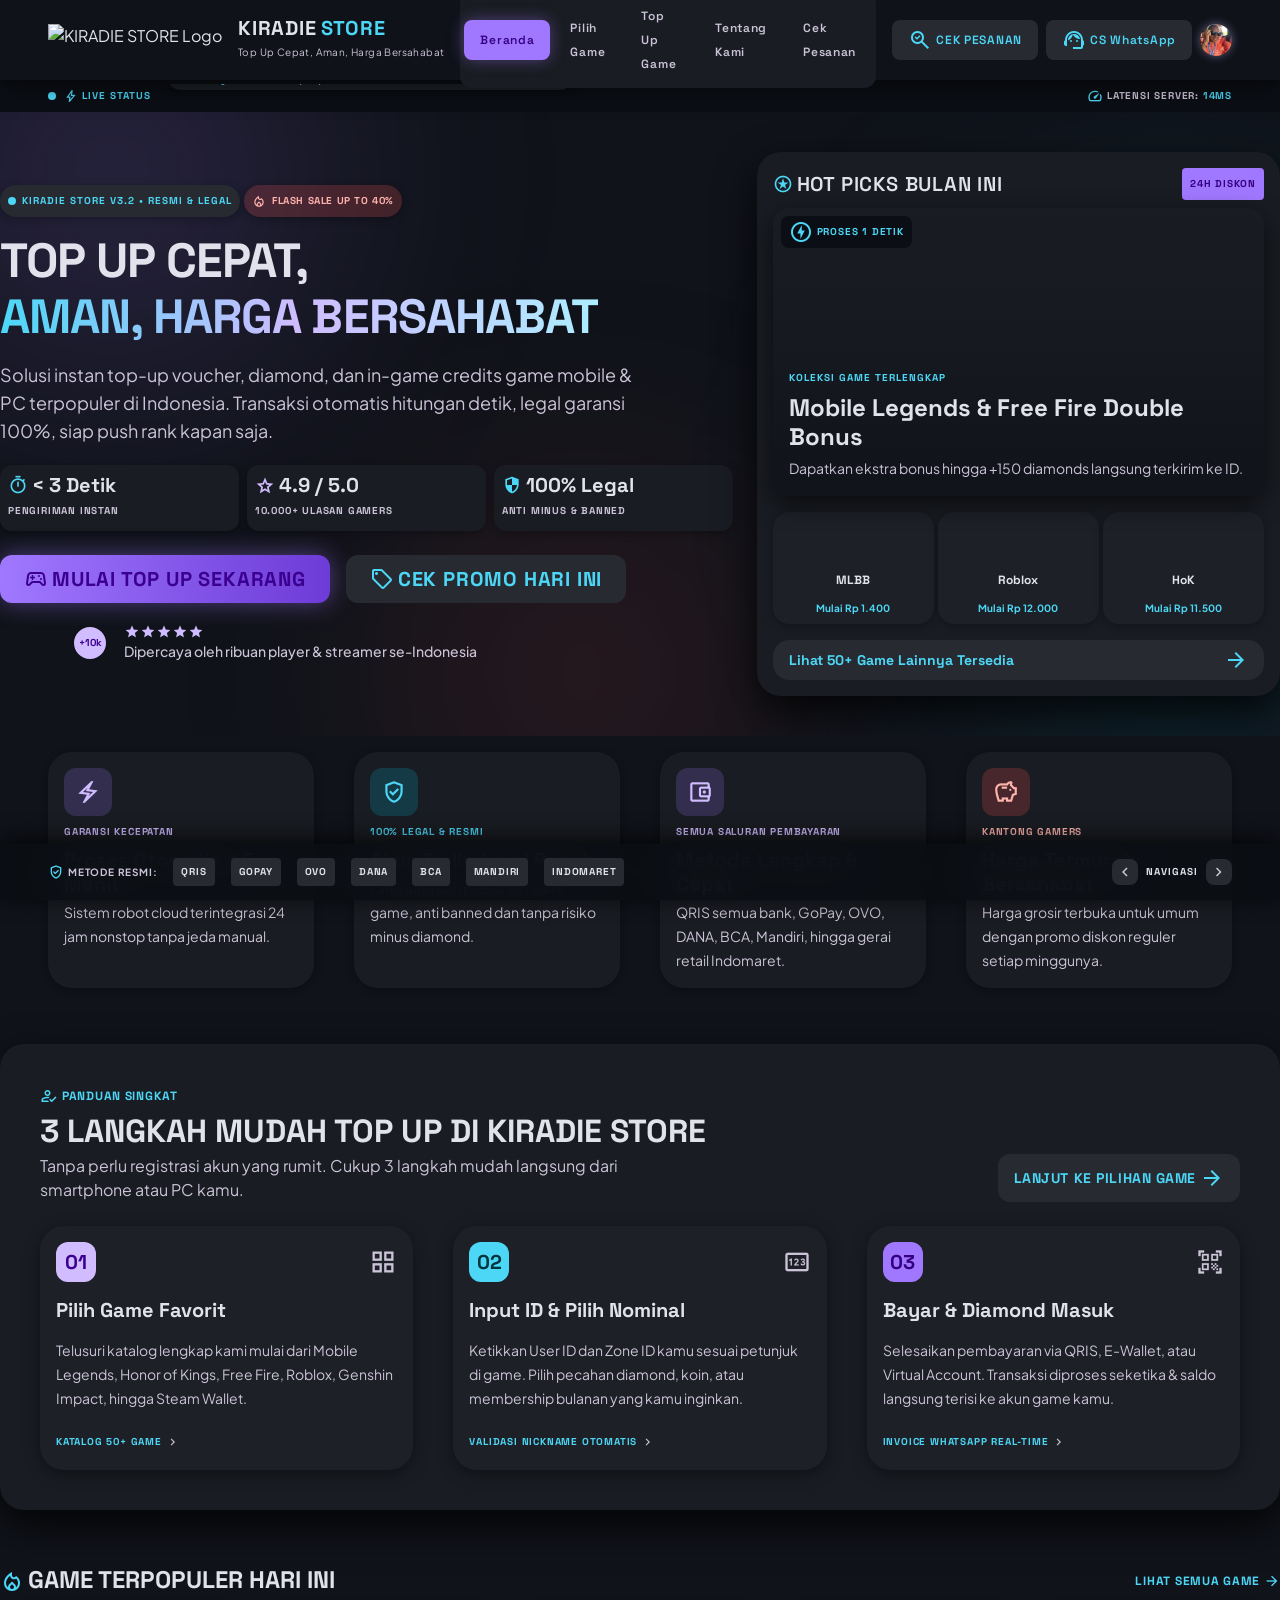
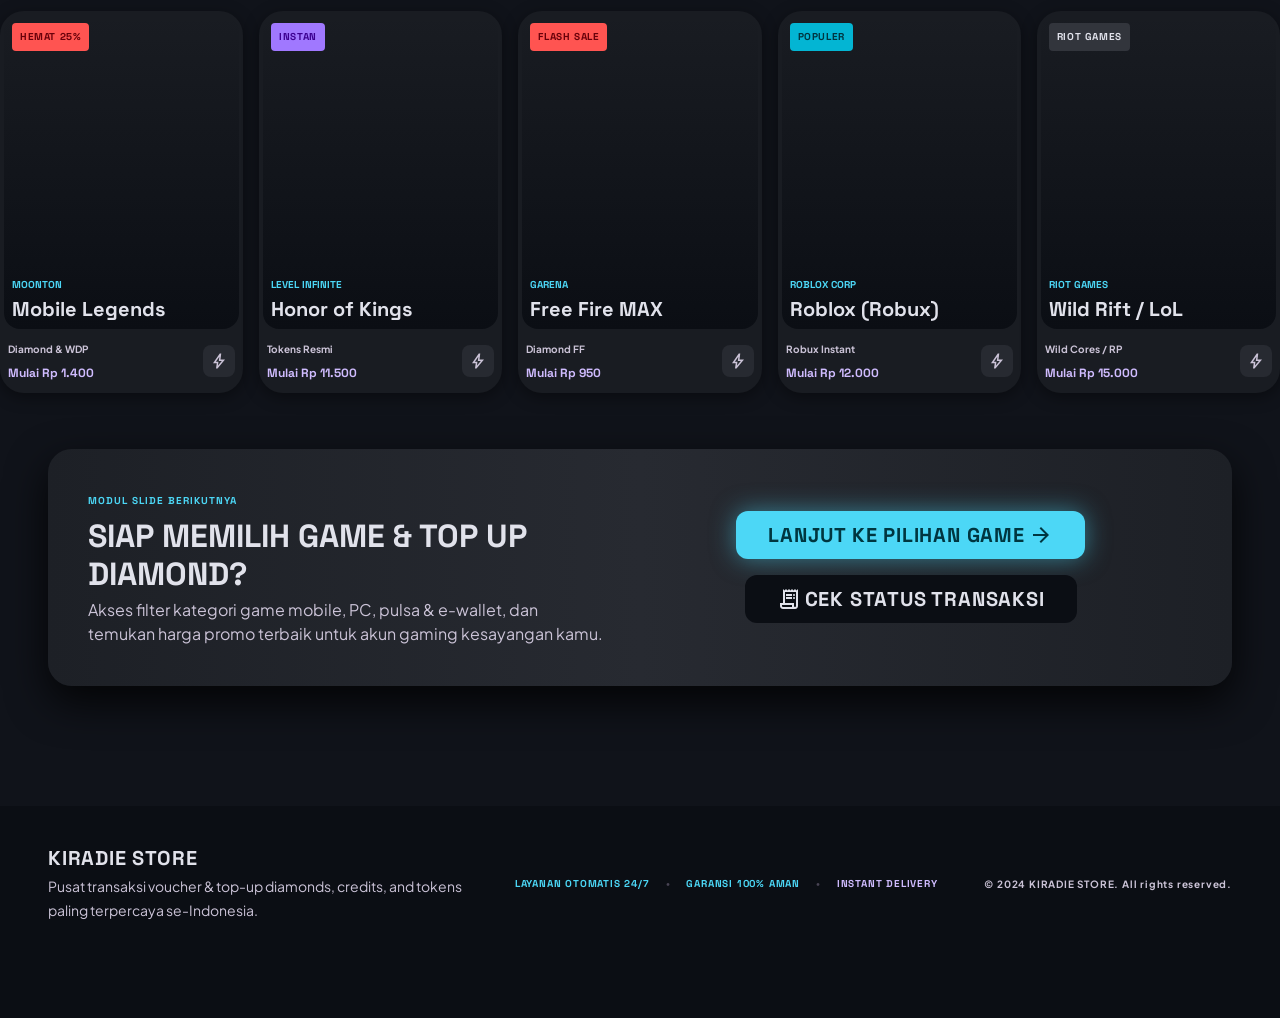
==== commit b146df44: "Update profile image source in index.html" ====
--- a/index.html
+++ b/index.html
@@ -28,7 +28,7 @@
       <div class="header-actions">
         <a href="cek-pesanan.html" class="btn-check-order"><span class="material-symbols-outlined">search_check</span><span>Cek Pesanan</span></a>
         <a href="https://wa.me/" target="_blank" rel="noopener noreferrer" class="btn-cs"><span class="material-symbols-outlined">support_agent</span><span>CS WhatsApp</span></a>
-        <img class="avatar" alt="Profile" src="https://lh3.googleusercontent.com/aida-public/[base64]">
+        <img class="avatar" alt="Profile" src="IMG-20261017-WA0147.png">
       </div>
     </div>
   </header>
@@ -382,4 +382,4 @@
     })();
   </script>
 </body>
-</html>+</html>
